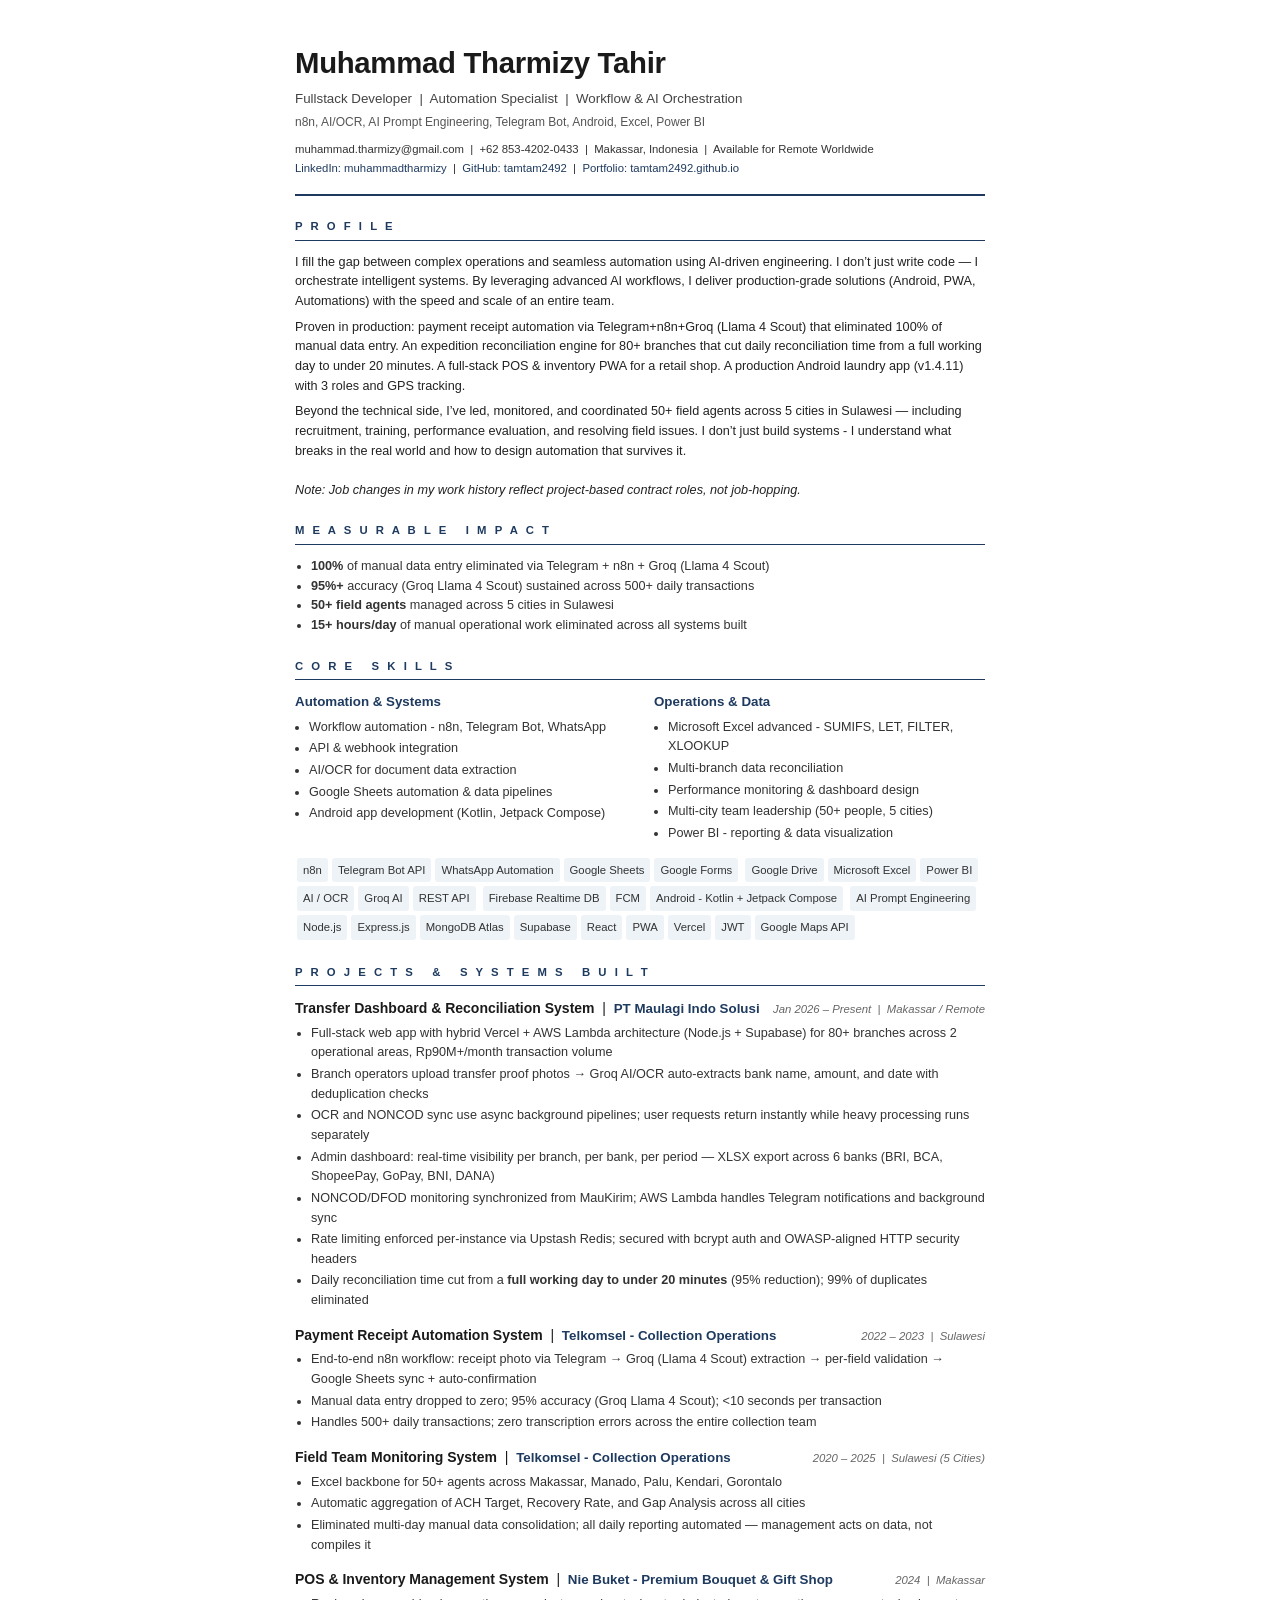
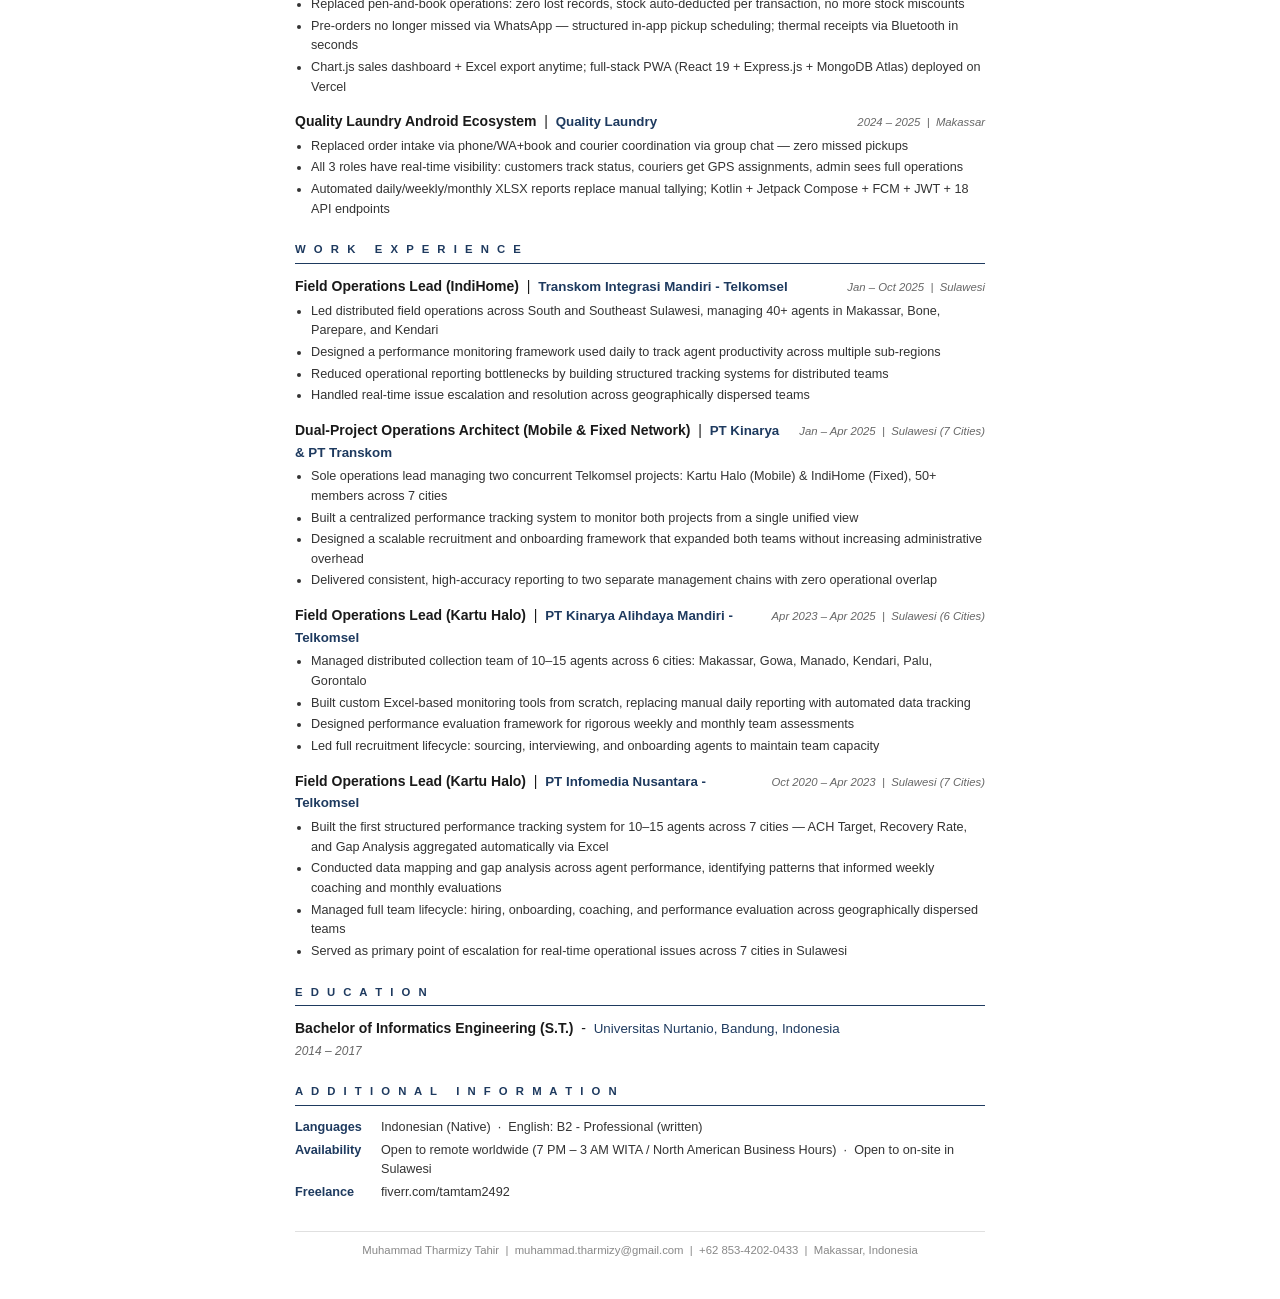
==== cv-en.html @ 1081dd97 "fix: remove unverified 42%/8h metrics from field monitoring, update stats label" ====
<!DOCTYPE html>
<html lang="en">
<head>
<meta charset="UTF-8"/>
<meta name="viewport" content="width=device-width,initial-scale=1.0"/>
<title>CV - Muhammad Tharmizy Tahir</title>
<style>
* { box-sizing: border-box; margin: 0; padding: 0; }
body {
  font-family: Calibri, 'Segoe UI', Arial, sans-serif;
  font-size: 10.5pt;
  color: #1a1a1a;
  background: #fff;
  line-height: 1.55;
}
.page {
  max-width: 794px;
  margin: 0 auto;
  padding: 40px 52px;
}
/* ── Header ── */
.header {
  border-bottom: 2px solid #1e3a5f;
  padding: 0 0 16px;
  margin-bottom: 20px;
  display: flex;
  align-items: center;
  gap: 20px;
}
.header-text { flex: 1; }
.header h1 { font-size: 22pt; font-weight: 700; letter-spacing: -0.3px; color: #1a1a1a; }
.header .subtitle { font-size: 10pt; color: #444; margin-top: 4px; }
.header .tagline { font-size: 9pt; color: #555; margin-top: 3px; }
.header .contact-line { font-size: 8.5pt; color: #333; margin-top: 8px; line-height: 1.7; }
.header .contact-line a { color: #1e3a5f; text-decoration: none; }
.foto {
  width: 90px; height: 110px;
  object-fit: cover; object-position: top;
  border-radius: 5px;
  border: 1px solid #ccc;
  flex-shrink: 0;
}
/* ── Section heading ── */
h2.section {
  font-size: 8.5pt;
  font-weight: 700;
  letter-spacing: 2.5px;
  text-transform: uppercase;
  color: #1e3a5f;
  border-bottom: 1.5px solid #1e3a5f;
  padding-bottom: 4px;
  margin-bottom: 12px;
  margin-top: 22px;
}
/* ── Stats (plain list, ATS-safe) ── */
/* ── Skills ── */
.skills-grid {
  display: grid;
  grid-template-columns: 1fr 1fr;
  gap: 0 28px;
}
.skills-col h4 { font-weight: 700; font-size: 10pt; margin-bottom: 5px; color: #1e3a5f; }
.skills-col ul { padding-left: 14px; }
.skills-col li { font-size: 9.5pt; color: #333; margin-bottom: 2px; }
/* ── Tools ── */
.tools-line { font-size: 8.5pt; color: #333; margin-top: 10px; line-height: 2; }
.tools-line span {
  display: inline-block;
  background: #eef3f8;
  border-radius: 3px;
  padding: 1px 6px;
  margin: 2px 2px;
}
/* ── Project / Job ── */
.job { margin-bottom: 14px; page-break-inside: avoid; }
.job-header {
  display: flex;
  justify-content: space-between;
  align-items: baseline;
  gap: 8px;
  margin-bottom: 2px;
}
.job-title { font-size: 10.5pt; font-weight: 700; color: #1a1a1a; }
.job-company { font-size: 10pt; font-weight: 700; color: #1e3a5f; }
.job-meta { font-size: 8.5pt; color: #666; font-style: italic; white-space: nowrap; }
.job ul { padding-left: 16px; margin-top: 4px; }
.job li { font-size: 9.5pt; color: #333; margin-bottom: 2px; }
/* ── Education ── */
.edu { margin-top: 8px; }
.edu .degree { font-weight: 700; font-size: 10.5pt; }
.edu .uni { color: #1e3a5f; font-size: 10pt; }
.edu .year { font-size: 9pt; color: #666; font-style: italic; }
/* ── Info row ── */
.info-row { display: flex; gap: 6px; margin-bottom: 3px; font-size: 9.5pt; }
.info-key { font-weight: 700; min-width: 80px; color: #1e3a5f; }
.info-val { color: #333; }
/* ── Footer ── */
.footer {
  text-align: center;
  font-size: 8.5pt;
  color: #888;
  margin-top: 28px;
  border-top: 1px solid #e0e0e0;
  padding-top: 10px;
}
@media print {
  body { background: #fff; }
  .page { padding: 28px 36px; max-width: 100%; }
  @page { margin: 1.2cm; size: A4; }
}
</style>
</head>
<body>
<div class="page">

<!-- HEADER -->
<div class="header">
  <div class="header-text">
    <h1>Muhammad Tharmizy Tahir</h1>
    <div class="subtitle">Fullstack Developer &nbsp;|&nbsp; Automation Specialist &nbsp;|&nbsp; Workflow &amp; AI Orchestration</div>
    <div class="tagline">n8n, AI/OCR, AI Prompt Engineering, Telegram Bot, Android, Excel, Power BI</div>
    <div class="contact-line">
      muhammad.tharmizy@gmail.com &nbsp;|&nbsp; +62 853-4202-0433 &nbsp;|&nbsp; Makassar, Indonesia &nbsp;|&nbsp; Available for Remote Worldwide<br/>
      <a href="https://linkedin.com/in/muhammadtharmizy">LinkedIn: muhammadtharmizy</a> &nbsp;|&nbsp;
      <a href="https://github.com/tamtam2492">GitHub: tamtam2492</a> &nbsp;|&nbsp;
      <a href="https://tamtam2492.github.io">Portfolio: tamtam2492.github.io</a>
    </div>
  </div>
</div>

<!-- PROFILE -->
<h2 class="section">P R O F I L E</h2>
<p style="font-size:9.5pt;color:#222;margin-bottom:6px;">
I fill the gap between complex operations and seamless automation using AI-driven engineering.
I don&rsquo;t just write code &mdash; I orchestrate intelligent systems. By leveraging advanced AI workflows, I deliver
production-grade solutions (Android, PWA, Automations) with the speed and scale of an entire team.
</p>
<p style="font-size:9.5pt;color:#222;margin-bottom:6px;">
Proven in production: payment receipt automation via Telegram+n8n+Groq (Llama 4 Scout) that eliminated 100% of manual data entry.
An expedition reconciliation engine for 80+ branches that cut daily reconciliation time from a full working day to under 20 minutes.
A full-stack POS &amp; inventory PWA for a retail shop. A production Android laundry app (v1.4.11) with 3 roles and GPS tracking.
</p>
<p style="font-size:9.5pt;color:#222;">
Beyond the technical side, I&rsquo;ve led, monitored, and coordinated 50+ field agents across 5 cities in Sulawesi &mdash; including recruitment, training, performance evaluation, and resolving field issues.
I don&rsquo;t just build systems - I understand what breaks in the real world and how to design automation that survives it.
<br/><br/>
<em>Note: Job changes in my work history reflect project-based contract roles, not job-hopping.</em>
</p>

<!-- STATS -->
<h2 class="section">M E A S U R A B L E &nbsp; I M P A C T</h2>
<ul style="padding-left:16px;font-size:9.5pt;color:#333;margin-bottom:4px;">
  <li><strong>100%</strong> of manual data entry eliminated via Telegram + n8n + Groq (Llama 4 Scout)</li>
  <li><strong>95%+</strong> accuracy (Groq Llama 4 Scout) sustained across 500+ daily transactions</li>
    <li><strong>50+ field agents</strong> managed across 5 cities in Sulawesi</li>
  <li><strong>15+ hours/day</strong> of manual operational work eliminated across all systems built
</ul>

<!-- CORE SKILLS -->
<h2 class="section">C O R E &nbsp; S K I L L S</h2>
<div class="skills-grid">
  <div class="skills-col">
    <h4>Automation &amp; Systems</h4>
    <ul>
      <li>Workflow automation - n8n, Telegram Bot, WhatsApp</li>
      <li>API &amp; webhook integration</li>
      <li>AI/OCR for document data extraction</li>
      <li>Google Sheets automation &amp; data pipelines</li>
      <li>Android app development (Kotlin, Jetpack Compose)</li>
    </ul>
  </div>
  <div class="skills-col">
    <h4>Operations &amp; Data</h4>
    <ul>
      <li>Microsoft Excel advanced - SUMIFS, LET, FILTER, XLOOKUP</li>
      <li>Multi-branch data reconciliation</li>
      <li>Performance monitoring &amp; dashboard design</li>
      <li>Multi-city team leadership (50+ people, 5 cities)</li>
      <li>Power BI - reporting &amp; data visualization</li>
    </ul>
  </div>
</div>
<div class="tools-line">
  <span>n8n</span><span>Telegram Bot API</span><span>WhatsApp Automation</span><span>Google Sheets</span><span>Google Forms</span>
  <span>Google Drive</span><span>Microsoft Excel</span><span>Power BI</span><span>AI / OCR</span><span>Groq AI</span><span>REST API</span>
  <span>Firebase Realtime DB</span><span>FCM</span><span>Android - Kotlin + Jetpack Compose</span>
  <span>AI Prompt Engineering</span><span>Node.js</span><span>Express.js</span><span>MongoDB Atlas</span><span>Supabase</span><span>React</span><span>PWA</span><span>Vercel</span><span>JWT</span><span>Google Maps API</span>
</div>

<!-- PROJECTS & SYSTEMS BUILT -->
<h2 class="section">P R O J E C T S &nbsp; &amp; &nbsp; S Y S T E M S &nbsp; B U I L T</h2>

<div class="job">
  <div class="job-header">
    <span><span class="job-title">Transfer Dashboard &amp; Reconciliation System</span> &nbsp;|&nbsp; <span class="job-company">PT Maulagi Indo Solusi</span></span>
    <span class="job-meta">Jan 2026 – Present &nbsp;|&nbsp; Makassar / Remote</span>
  </div>
  <ul>
    <li>Full-stack web app with hybrid Vercel + AWS Lambda architecture (Node.js + Supabase) for 80+ branches across 2 operational areas, Rp90M+/month transaction volume</li>
    <li>Branch operators upload transfer proof photos → Groq AI/OCR auto-extracts bank name, amount, and date with deduplication checks</li>
    <li>OCR and NONCOD sync use async background pipelines; user requests return instantly while heavy processing runs separately</li>
    <li>Admin dashboard: real-time visibility per branch, per bank, per period — XLSX export across 6 banks (BRI, BCA, ShopeePay, GoPay, BNI, DANA)</li>
    <li>NONCOD/DFOD monitoring synchronized from MauKirim; AWS Lambda handles Telegram notifications and background sync</li>
    <li>Rate limiting enforced per-instance via Upstash Redis; secured with bcrypt auth and OWASP-aligned HTTP security headers</li>
    <li>Daily reconciliation time cut from a <strong>full working day to under 20 minutes</strong> (95% reduction); 99% of duplicates eliminated</li>
  </ul>
</div>

<div class="job">
  <div class="job-header">
    <span><span class="job-title">Payment Receipt Automation System</span> &nbsp;|&nbsp; <span class="job-company">Telkomsel - Collection Operations</span></span>
    <span class="job-meta">2022 – 2023 &nbsp;|&nbsp; Sulawesi</span>
  </div>
  <ul>
    <li>End-to-end n8n workflow: receipt photo via Telegram &#x2192; Groq (Llama 4 Scout) extraction &#x2192; per-field validation &#x2192; Google Sheets sync + auto-confirmation</li>
    <li>Manual data entry dropped to zero; 95% accuracy (Groq Llama 4 Scout); &lt;10 seconds per transaction</li>
    <li>Handles 500+ daily transactions; zero transcription errors across the entire collection team</li>
  </ul>
</div>

<div class="job">
  <div class="job-header">
    <span><span class="job-title">Field Team Monitoring System</span> &nbsp;|&nbsp; <span class="job-company">Telkomsel - Collection Operations</span></span>
    <span class="job-meta">2020 – 2025 &nbsp;|&nbsp; Sulawesi (5 Cities)</span>
  </div>
  <ul>
    <li>Excel backbone for 50+ agents across Makassar, Manado, Palu, Kendari, Gorontalo</li>
    <li>Automatic aggregation of ACH Target, Recovery Rate, and Gap Analysis across all cities</li>
    <li>Eliminated multi-day manual data consolidation; all daily reporting automated — management acts on data, not compiles it</li>
  </ul>
</div>

<div class="job">
  <div class="job-header">
    <span><span class="job-title">POS &amp; Inventory Management System</span> &nbsp;|&nbsp; <span class="job-company">Nie Buket - Premium Bouquet &amp; Gift Shop</span></span>
    <span class="job-meta">2024 &nbsp;|&nbsp; Makassar</span>
  </div>
  <ul>
    <li>Replaced pen-and-book operations: zero lost records, stock auto-deducted per transaction, no more stock miscounts</li>
    <li>Pre-orders no longer missed via WhatsApp — structured in-app pickup scheduling; thermal receipts via Bluetooth in seconds</li>
    <li>Chart.js sales dashboard + Excel export anytime; full-stack PWA (React 19 + Express.js + MongoDB Atlas) deployed on Vercel</li>
  </ul>
</div>

<div class="job">
  <div class="job-header">
    <span><span class="job-title">Quality Laundry Android Ecosystem</span> &nbsp;|&nbsp; <span class="job-company">Quality Laundry</span></span>
    <span class="job-meta">2024 – 2025 &nbsp;|&nbsp; Makassar</span>
  </div>
  <ul>
    <li>Replaced order intake via phone/WA+book and courier coordination via group chat — zero missed pickups</li>
    <li>All 3 roles have real-time visibility: customers track status, couriers get GPS assignments, admin sees full operations</li>
    <li>Automated daily/weekly/monthly XLSX reports replace manual tallying; Kotlin + Jetpack Compose + FCM + JWT + 18 API endpoints</li>
  </ul>
</div>

<!-- WORK EXPERIENCE -->
<h2 class="section">W O R K &nbsp; E X P E R I E N C E</h2>

<div class="job">
  <div class="job-header">
    <span><span class="job-title">Field Operations Lead (IndiHome)</span> &nbsp;|&nbsp; <span class="job-company">Transkom Integrasi Mandiri - Telkomsel</span></span>
    <span class="job-meta">Jan – Oct 2025 &nbsp;|&nbsp; Sulawesi</span>
  </div>
  <ul>
    <li>Led distributed field operations across South and Southeast Sulawesi, managing 40+ agents in Makassar, Bone, Parepare, and Kendari</li>
    <li>Designed a performance monitoring framework used daily to track agent productivity across multiple sub-regions</li>
    <li>Reduced operational reporting bottlenecks by building structured tracking systems for distributed teams</li>
    <li>Handled real-time issue escalation and resolution across geographically dispersed teams</li>
  </ul>
</div>

<div class="job">
  <div class="job-header">
    <span><span class="job-title">Dual-Project Operations Architect (Mobile &amp; Fixed Network)</span> &nbsp;|&nbsp; <span class="job-company">PT Kinarya &amp; PT Transkom</span></span>
    <span class="job-meta">Jan – Apr 2025 &nbsp;|&nbsp; Sulawesi (7 Cities)</span>
  </div>
  <ul>
    <li>Sole operations lead managing two concurrent Telkomsel projects: Kartu Halo (Mobile) &amp; IndiHome (Fixed), 50+ members across 7 cities</li>
    <li>Built a centralized performance tracking system to monitor both projects from a single unified view</li>
    <li>Designed a scalable recruitment and onboarding framework that expanded both teams without increasing administrative overhead</li>
    <li>Delivered consistent, high-accuracy reporting to two separate management chains with zero operational overlap</li>
  </ul>
</div>

<div class="job">
  <div class="job-header">
    <span><span class="job-title">Field Operations Lead (Kartu Halo)</span> &nbsp;|&nbsp; <span class="job-company">PT Kinarya Alihdaya Mandiri - Telkomsel</span></span>
    <span class="job-meta">Apr 2023 – Apr 2025 &nbsp;|&nbsp; Sulawesi (6 Cities)</span>
  </div>
  <ul>
    <li>Managed distributed collection team of 10–15 agents across 6 cities: Makassar, Gowa, Manado, Kendari, Palu, Gorontalo</li>
    <li>Built custom Excel-based monitoring tools from scratch, replacing manual daily reporting with automated data tracking</li>
    <li>Designed performance evaluation framework for rigorous weekly and monthly team assessments</li>
    <li>Led full recruitment lifecycle: sourcing, interviewing, and onboarding agents to maintain team capacity</li>
  </ul>
</div>

<div class="job">
  <div class="job-header">
    <span><span class="job-title">Field Operations Lead (Kartu Halo)</span> &nbsp;|&nbsp; <span class="job-company">PT Infomedia Nusantara - Telkomsel</span></span>
    <span class="job-meta">Oct 2020 – Apr 2023 &nbsp;|&nbsp; Sulawesi (7 Cities)</span>
  </div>
  <ul>
    <li>Built the first structured performance tracking system for 10–15 agents across 7 cities — ACH Target, Recovery Rate, and Gap Analysis aggregated automatically via Excel</li>
    <li>Conducted data mapping and gap analysis across agent performance, identifying patterns that informed weekly coaching and monthly evaluations</li>
    <li>Managed full team lifecycle: hiring, onboarding, coaching, and performance evaluation across geographically dispersed teams</li>
    <li>Served as primary point of escalation for real-time operational issues across 7 cities in Sulawesi</li>
  </ul>
</div>

<!-- EDUCATION -->
<h2 class="section">E D U C A T I O N</h2>
<div class="edu">
  <span class="degree">Bachelor of Informatics Engineering (S.T.)</span> &nbsp;-&nbsp;
  <span class="uni">Universitas Nurtanio, Bandung, Indonesia</span><br/>
  <span class="year">2014 – 2017</span>
</div>

<!-- ADDITIONAL -->
<h2 class="section">A D D I T I O N A L &nbsp; I N F O R M A T I O N</h2>
<div class="info-row"><span class="info-key">Languages</span><span class="info-val">Indonesian (Native) &nbsp;&middot;&nbsp; English: B2 - Professional (written)</span></div>
<div class="info-row"><span class="info-key">Availability</span><span class="info-val">Open to remote worldwide (7 PM – 3 AM WITA / North American Business Hours) &nbsp;&middot;&nbsp; Open to on-site in Sulawesi</span></div>
<div class="info-row"><span class="info-key">Freelance</span><span class="info-val">fiverr.com/tamtam2492</span></div>

<div class="footer">
  Muhammad Tharmizy Tahir &nbsp;|&nbsp; muhammad.tharmizy@gmail.com &nbsp;|&nbsp; +62 853-4202-0433 &nbsp;|&nbsp; Makassar, Indonesia
</div>

</div>
</body>
</html>
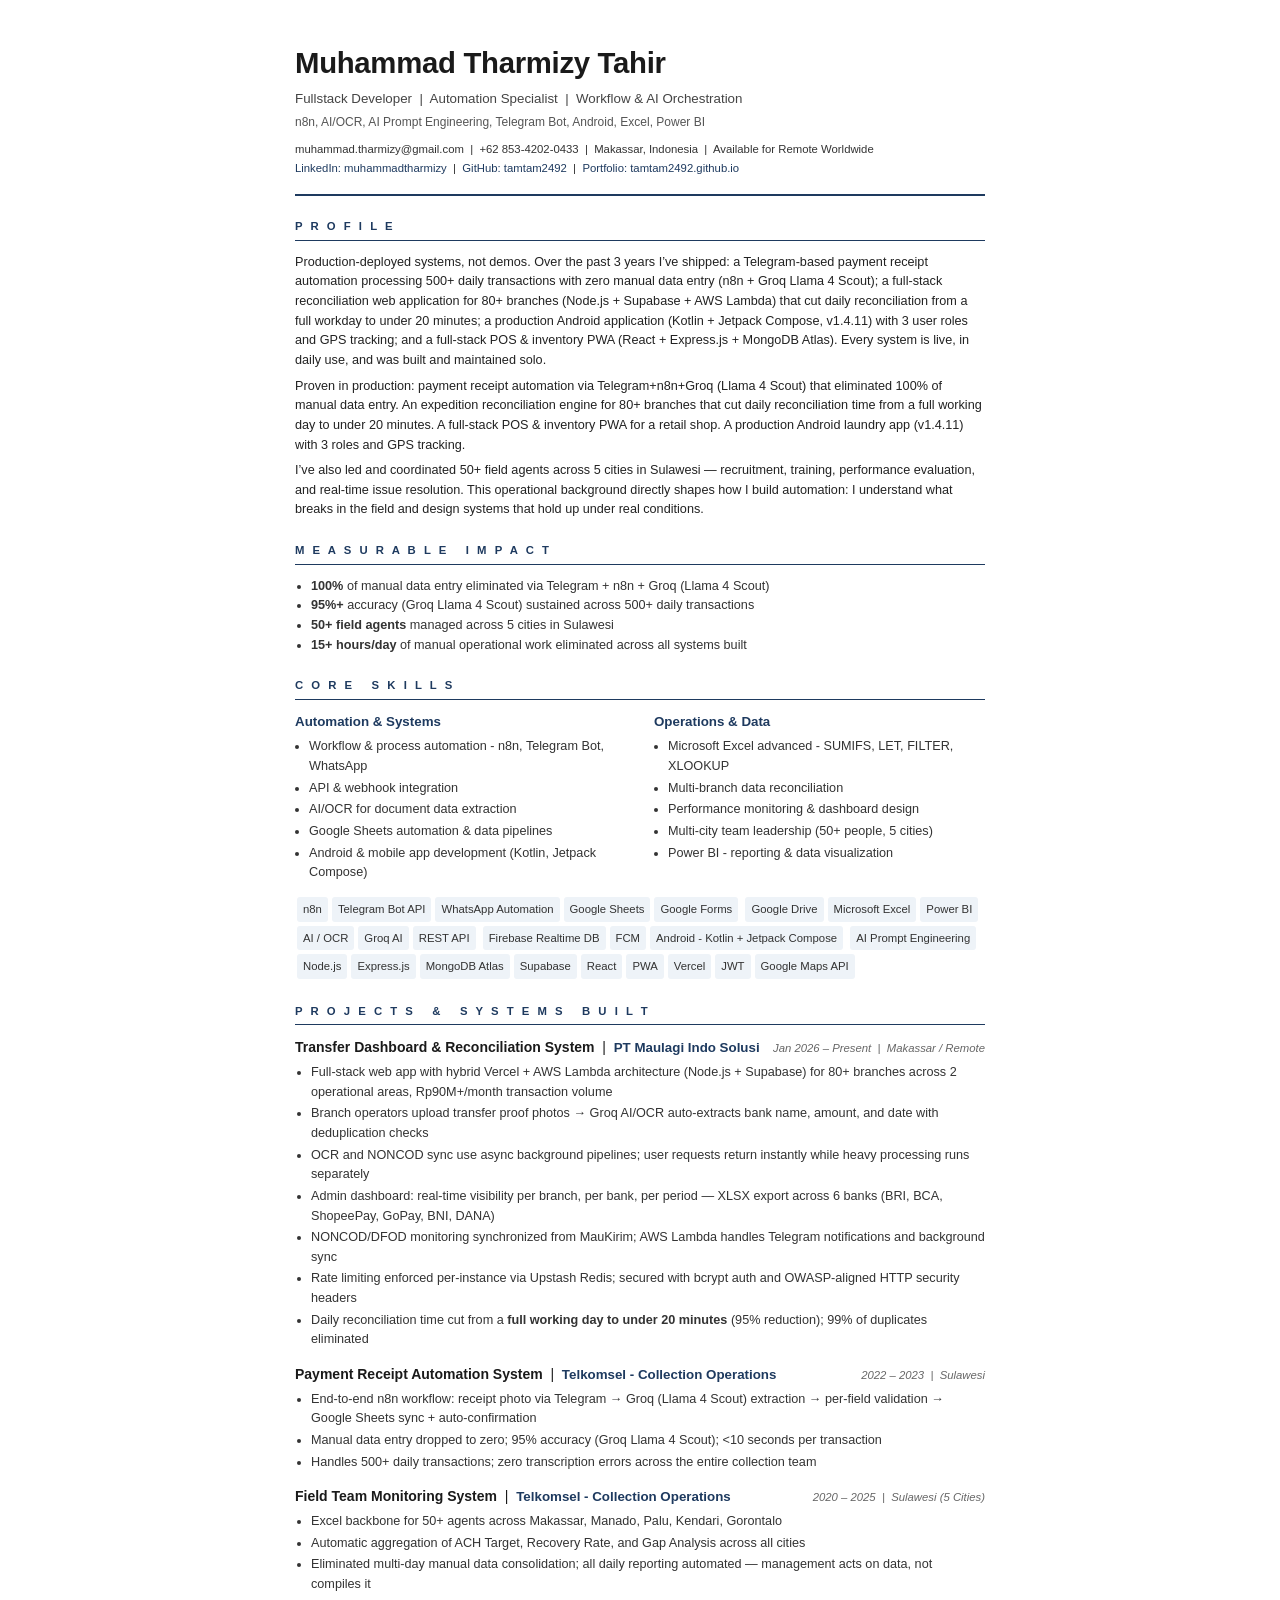
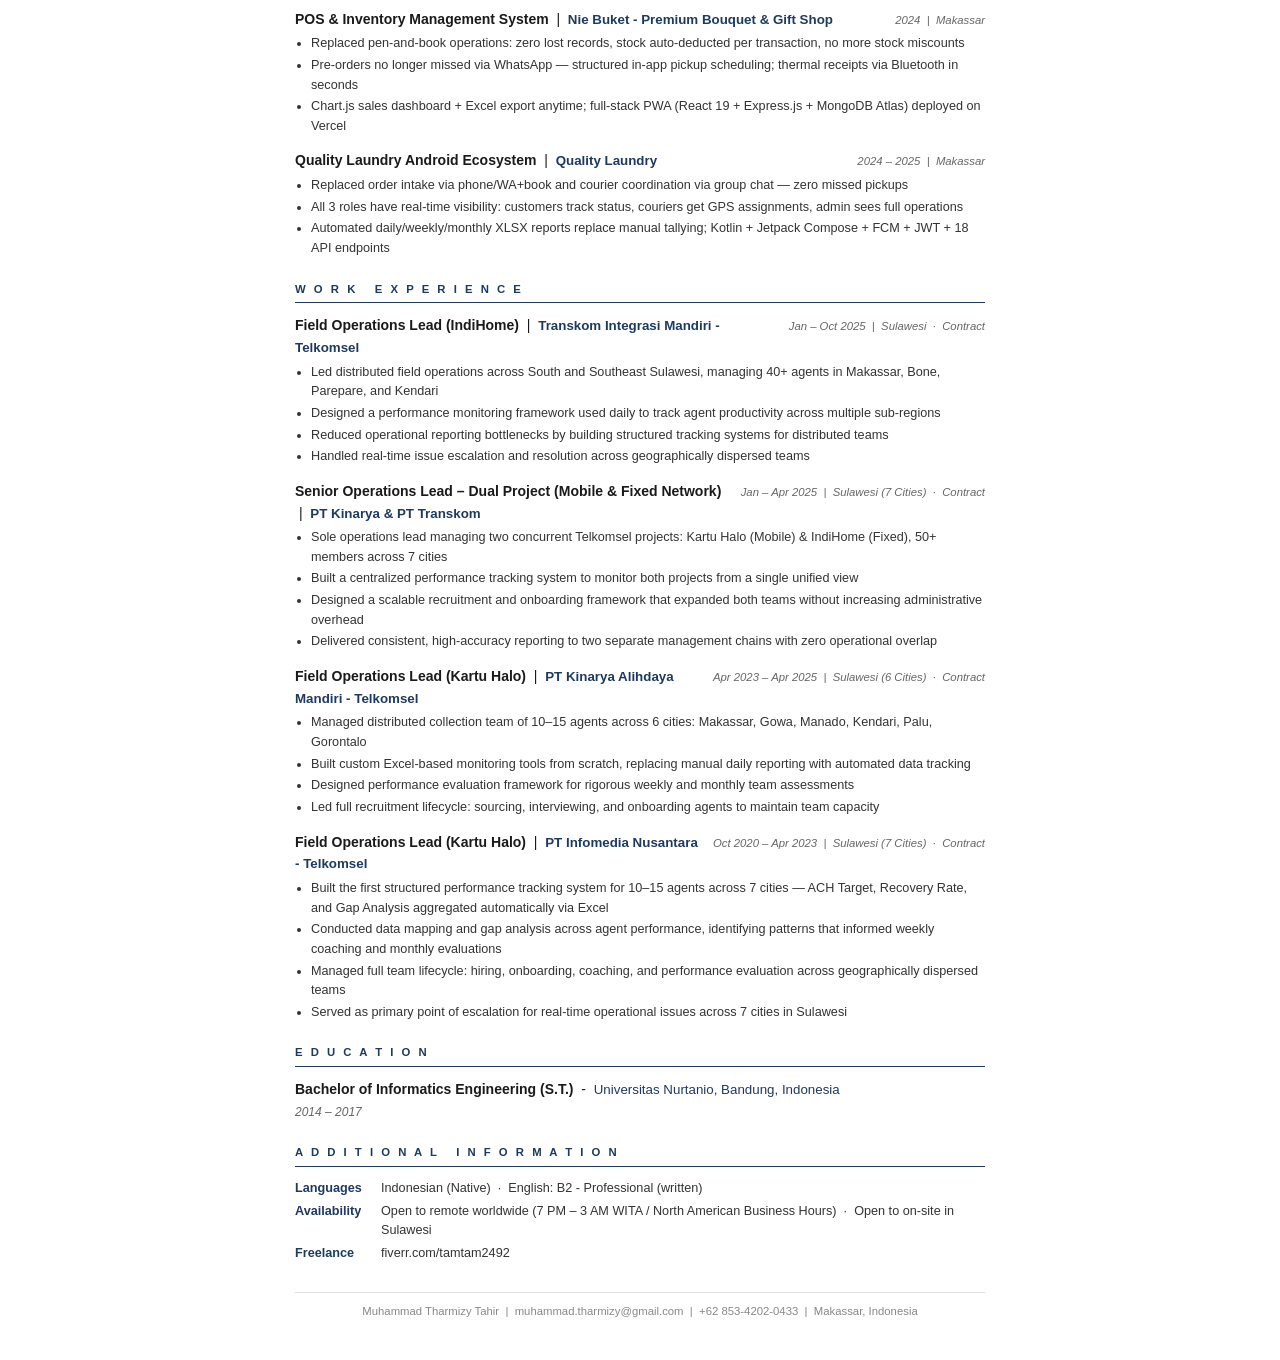
==== commit 362db455: "fix(cv-en): rewrite profile, remove defensive note, fix title, add Contract markers, ATS keywords" ====
--- a/cv-en.html
+++ b/cv-en.html
@@ -131,9 +131,7 @@
 <!-- PROFILE -->
 <h2 class="section">P R O F I L E</h2>
 <p style="font-size:9.5pt;color:#222;margin-bottom:6px;">
-I fill the gap between complex operations and seamless automation using AI-driven engineering.
-I don&rsquo;t just write code &mdash; I orchestrate intelligent systems. By leveraging advanced AI workflows, I deliver
-production-grade solutions (Android, PWA, Automations) with the speed and scale of an entire team.
+Production-deployed systems, not demos. Over the past 3 years I&rsquo;ve shipped: a Telegram-based payment receipt automation processing 500+ daily transactions with zero manual data entry (n8n + Groq Llama 4 Scout); a full-stack reconciliation web application for 80+ branches (Node.js + Supabase + AWS Lambda) that cut daily reconciliation from a full workday to under 20 minutes; a production Android application (Kotlin + Jetpack Compose, v1.4.11) with 3 user roles and GPS tracking; and a full-stack POS &amp; inventory PWA (React + Express.js + MongoDB Atlas). Every system is live, in daily use, and was built and maintained solo.
 </p>
 <p style="font-size:9.5pt;color:#222;margin-bottom:6px;">
 Proven in production: payment receipt automation via Telegram+n8n+Groq (Llama 4 Scout) that eliminated 100% of manual data entry.
@@ -141,10 +139,7 @@
 A full-stack POS &amp; inventory PWA for a retail shop. A production Android laundry app (v1.4.11) with 3 roles and GPS tracking.
 </p>
 <p style="font-size:9.5pt;color:#222;">
-Beyond the technical side, I&rsquo;ve led, monitored, and coordinated 50+ field agents across 5 cities in Sulawesi &mdash; including recruitment, training, performance evaluation, and resolving field issues.
-I don&rsquo;t just build systems - I understand what breaks in the real world and how to design automation that survives it.
-<br/><br/>
-<em>Note: Job changes in my work history reflect project-based contract roles, not job-hopping.</em>
+I&rsquo;ve also led and coordinated 50+ field agents across 5 cities in Sulawesi &mdash; recruitment, training, performance evaluation, and real-time issue resolution. This operational background directly shapes how I build automation: I understand what breaks in the field and design systems that hold up under real conditions.
 </p>
 
 <!-- STATS -->
@@ -162,11 +157,11 @@
   <div class="skills-col">
     <h4>Automation &amp; Systems</h4>
     <ul>
-      <li>Workflow automation - n8n, Telegram Bot, WhatsApp</li>
+      <li>Workflow &amp; process automation - n8n, Telegram Bot, WhatsApp</li>
       <li>API &amp; webhook integration</li>
       <li>AI/OCR for document data extraction</li>
       <li>Google Sheets automation &amp; data pipelines</li>
-      <li>Android app development (Kotlin, Jetpack Compose)</li>
+      <li>Android &amp; mobile app development (Kotlin, Jetpack Compose)</li>
     </ul>
   </div>
   <div class="skills-col">
@@ -260,7 +255,7 @@
 <div class="job">
   <div class="job-header">
     <span><span class="job-title">Field Operations Lead (IndiHome)</span> &nbsp;|&nbsp; <span class="job-company">Transkom Integrasi Mandiri - Telkomsel</span></span>
-    <span class="job-meta">Jan – Oct 2025 &nbsp;|&nbsp; Sulawesi</span>
+    <span class="job-meta">Jan – Oct 2025 &nbsp;|&nbsp; Sulawesi &nbsp;&middot;&nbsp; Contract</span>
   </div>
   <ul>
     <li>Led distributed field operations across South and Southeast Sulawesi, managing 40+ agents in Makassar, Bone, Parepare, and Kendari</li>
@@ -272,8 +267,8 @@
 
 <div class="job">
   <div class="job-header">
-    <span><span class="job-title">Dual-Project Operations Architect (Mobile &amp; Fixed Network)</span> &nbsp;|&nbsp; <span class="job-company">PT Kinarya &amp; PT Transkom</span></span>
-    <span class="job-meta">Jan – Apr 2025 &nbsp;|&nbsp; Sulawesi (7 Cities)</span>
+    <span><span class="job-title">Senior Operations Lead &ndash; Dual Project (Mobile &amp; Fixed Network)</span> &nbsp;|&nbsp; <span class="job-company">PT Kinarya &amp; PT Transkom</span></span>
+    <span class="job-meta">Jan – Apr 2025 &nbsp;|&nbsp; Sulawesi (7 Cities) &nbsp;&middot;&nbsp; Contract</span>
   </div>
   <ul>
     <li>Sole operations lead managing two concurrent Telkomsel projects: Kartu Halo (Mobile) &amp; IndiHome (Fixed), 50+ members across 7 cities</li>
@@ -286,7 +281,7 @@
 <div class="job">
   <div class="job-header">
     <span><span class="job-title">Field Operations Lead (Kartu Halo)</span> &nbsp;|&nbsp; <span class="job-company">PT Kinarya Alihdaya Mandiri - Telkomsel</span></span>
-    <span class="job-meta">Apr 2023 – Apr 2025 &nbsp;|&nbsp; Sulawesi (6 Cities)</span>
+    <span class="job-meta">Apr 2023 – Apr 2025 &nbsp;|&nbsp; Sulawesi (6 Cities) &nbsp;&middot;&nbsp; Contract</span>
   </div>
   <ul>
     <li>Managed distributed collection team of 10–15 agents across 6 cities: Makassar, Gowa, Manado, Kendari, Palu, Gorontalo</li>
@@ -299,7 +294,7 @@
 <div class="job">
   <div class="job-header">
     <span><span class="job-title">Field Operations Lead (Kartu Halo)</span> &nbsp;|&nbsp; <span class="job-company">PT Infomedia Nusantara - Telkomsel</span></span>
-    <span class="job-meta">Oct 2020 – Apr 2023 &nbsp;|&nbsp; Sulawesi (7 Cities)</span>
+    <span class="job-meta">Oct 2020 – Apr 2023 &nbsp;|&nbsp; Sulawesi (7 Cities) &nbsp;&middot;&nbsp; Contract</span>
   </div>
   <ul>
     <li>Built the first structured performance tracking system for 10–15 agents across 7 cities — ACH Target, Recovery Rate, and Gap Analysis aggregated automatically via Excel</li>
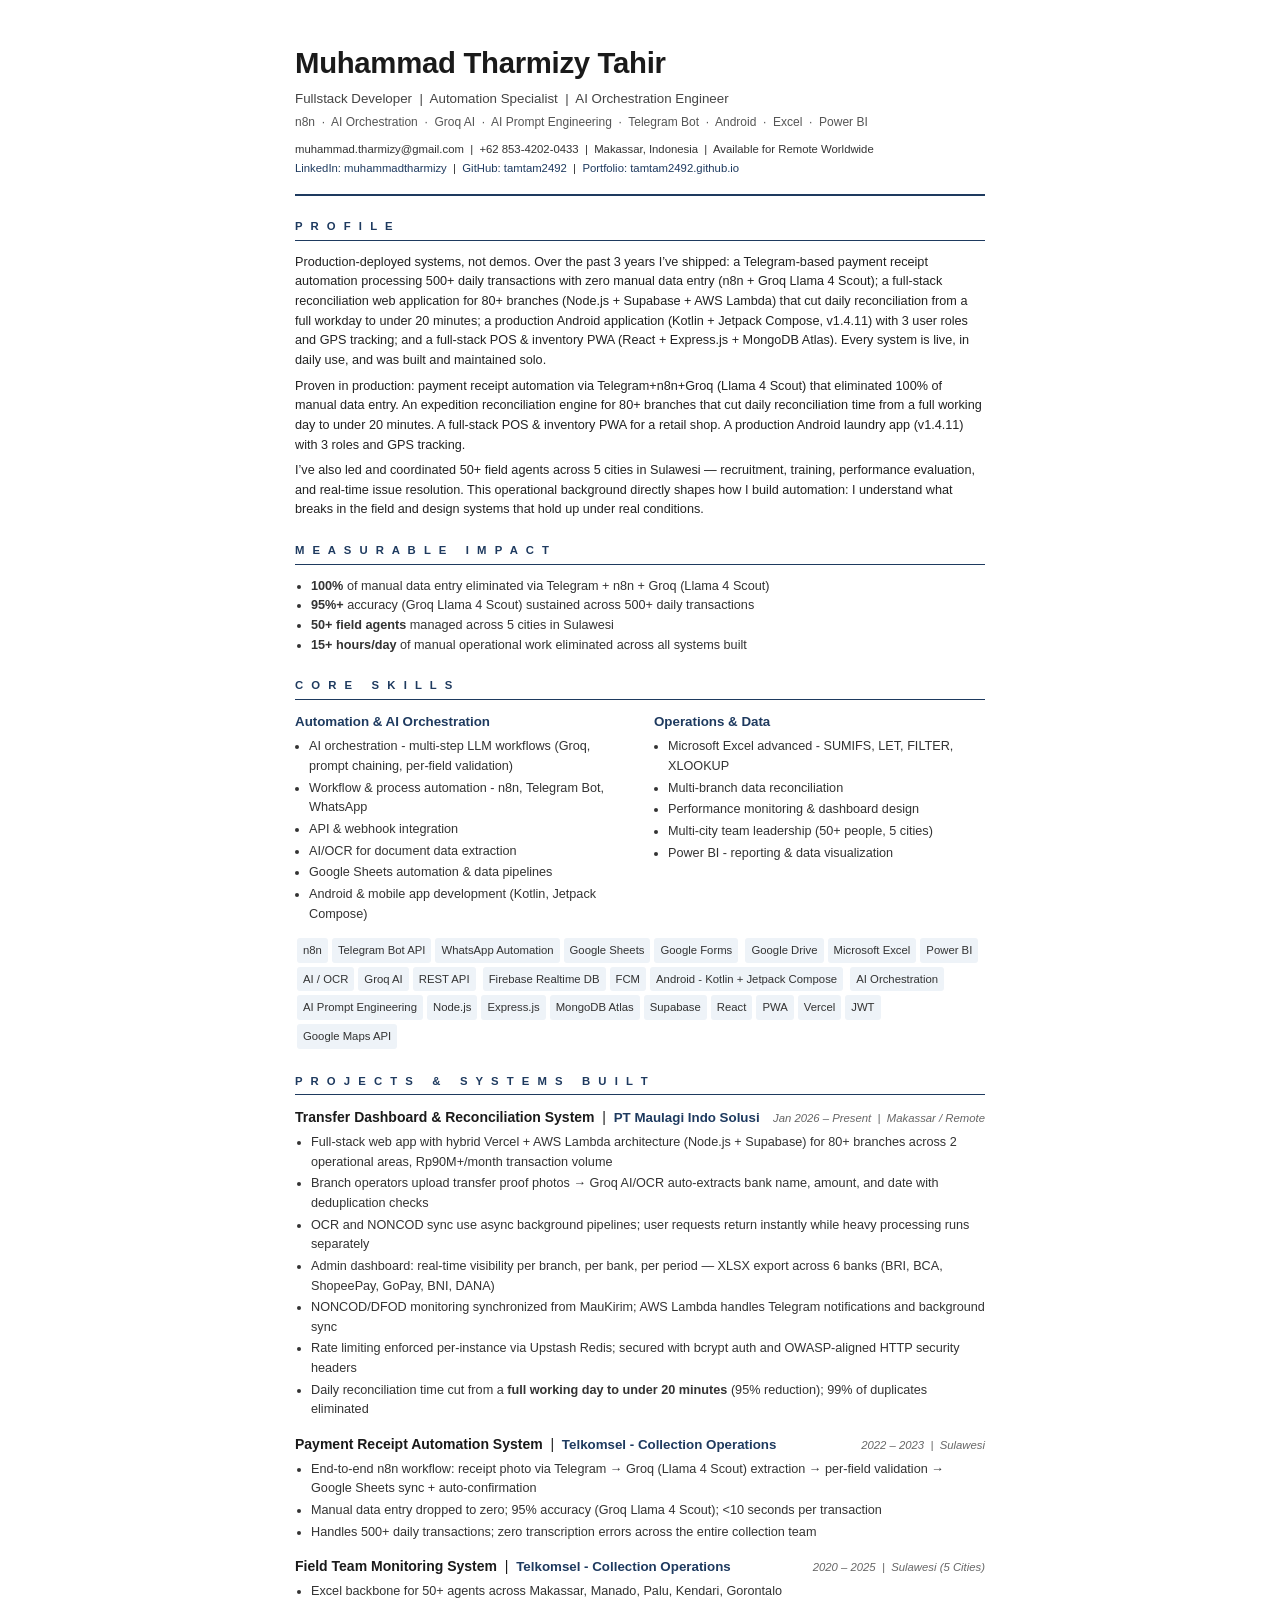
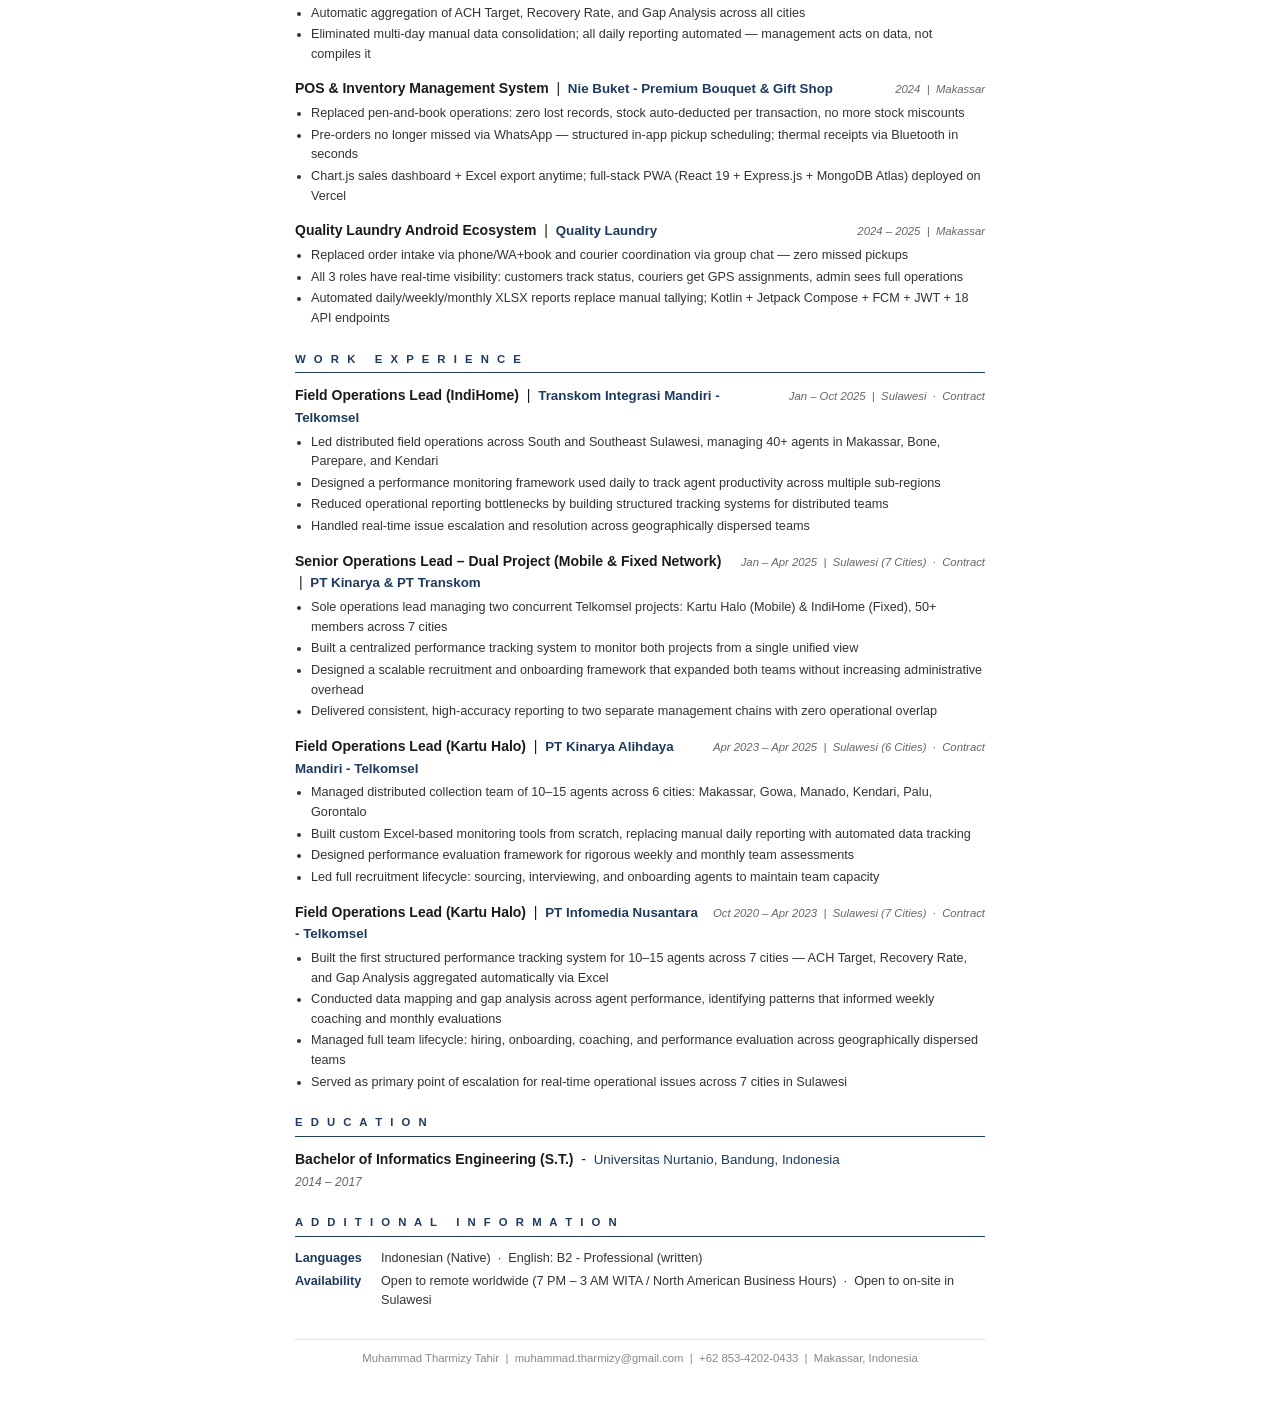
==== commit 271242fb: "fix(cv-en): remove fiverr, highlight AI Orchestration, update subtitle+tagline+skills" ====
--- a/cv-en.html
+++ b/cv-en.html
@@ -117,8 +117,8 @@
 <div class="header">
   <div class="header-text">
     <h1>Muhammad Tharmizy Tahir</h1>
-    <div class="subtitle">Fullstack Developer &nbsp;|&nbsp; Automation Specialist &nbsp;|&nbsp; Workflow &amp; AI Orchestration</div>
-    <div class="tagline">n8n, AI/OCR, AI Prompt Engineering, Telegram Bot, Android, Excel, Power BI</div>
+    <div class="subtitle">Fullstack Developer &nbsp;|&nbsp; Automation Specialist &nbsp;|&nbsp; AI Orchestration Engineer</div>
+    <div class="tagline">n8n &nbsp;&middot;&nbsp; AI Orchestration &nbsp;&middot;&nbsp; Groq AI &nbsp;&middot;&nbsp; AI Prompt Engineering &nbsp;&middot;&nbsp; Telegram Bot &nbsp;&middot;&nbsp; Android &nbsp;&middot;&nbsp; Excel &nbsp;&middot;&nbsp; Power BI</div>
     <div class="contact-line">
       muhammad.tharmizy@gmail.com &nbsp;|&nbsp; +62 853-4202-0433 &nbsp;|&nbsp; Makassar, Indonesia &nbsp;|&nbsp; Available for Remote Worldwide<br/>
       <a href="https://linkedin.com/in/muhammadtharmizy">LinkedIn: muhammadtharmizy</a> &nbsp;|&nbsp;
@@ -155,8 +155,9 @@
 <h2 class="section">C O R E &nbsp; S K I L L S</h2>
 <div class="skills-grid">
   <div class="skills-col">
-    <h4>Automation &amp; Systems</h4>
+    <h4>Automation &amp; AI Orchestration</h4>
     <ul>
+      <li>AI orchestration - multi-step LLM workflows (Groq, prompt chaining, per-field validation)</li>
       <li>Workflow &amp; process automation - n8n, Telegram Bot, WhatsApp</li>
       <li>API &amp; webhook integration</li>
       <li>AI/OCR for document data extraction</li>
@@ -179,7 +180,7 @@
   <span>n8n</span><span>Telegram Bot API</span><span>WhatsApp Automation</span><span>Google Sheets</span><span>Google Forms</span>
   <span>Google Drive</span><span>Microsoft Excel</span><span>Power BI</span><span>AI / OCR</span><span>Groq AI</span><span>REST API</span>
   <span>Firebase Realtime DB</span><span>FCM</span><span>Android - Kotlin + Jetpack Compose</span>
-  <span>AI Prompt Engineering</span><span>Node.js</span><span>Express.js</span><span>MongoDB Atlas</span><span>Supabase</span><span>React</span><span>PWA</span><span>Vercel</span><span>JWT</span><span>Google Maps API</span>
+  <span>AI Orchestration</span><span>AI Prompt Engineering</span><span>Node.js</span><span>Express.js</span><span>MongoDB Atlas</span><span>Supabase</span><span>React</span><span>PWA</span><span>Vercel</span><span>JWT</span><span>Google Maps API</span>
 </div>
 
 <!-- PROJECTS & SYSTEMS BUILT -->
@@ -316,7 +317,7 @@
 <h2 class="section">A D D I T I O N A L &nbsp; I N F O R M A T I O N</h2>
 <div class="info-row"><span class="info-key">Languages</span><span class="info-val">Indonesian (Native) &nbsp;&middot;&nbsp; English: B2 - Professional (written)</span></div>
 <div class="info-row"><span class="info-key">Availability</span><span class="info-val">Open to remote worldwide (7 PM – 3 AM WITA / North American Business Hours) &nbsp;&middot;&nbsp; Open to on-site in Sulawesi</span></div>
-<div class="info-row"><span class="info-key">Freelance</span><span class="info-val">fiverr.com/tamtam2492</span></div>
+
 
 <div class="footer">
   Muhammad Tharmizy Tahir &nbsp;|&nbsp; muhammad.tharmizy@gmail.com &nbsp;|&nbsp; +62 853-4202-0433 &nbsp;|&nbsp; Makassar, Indonesia
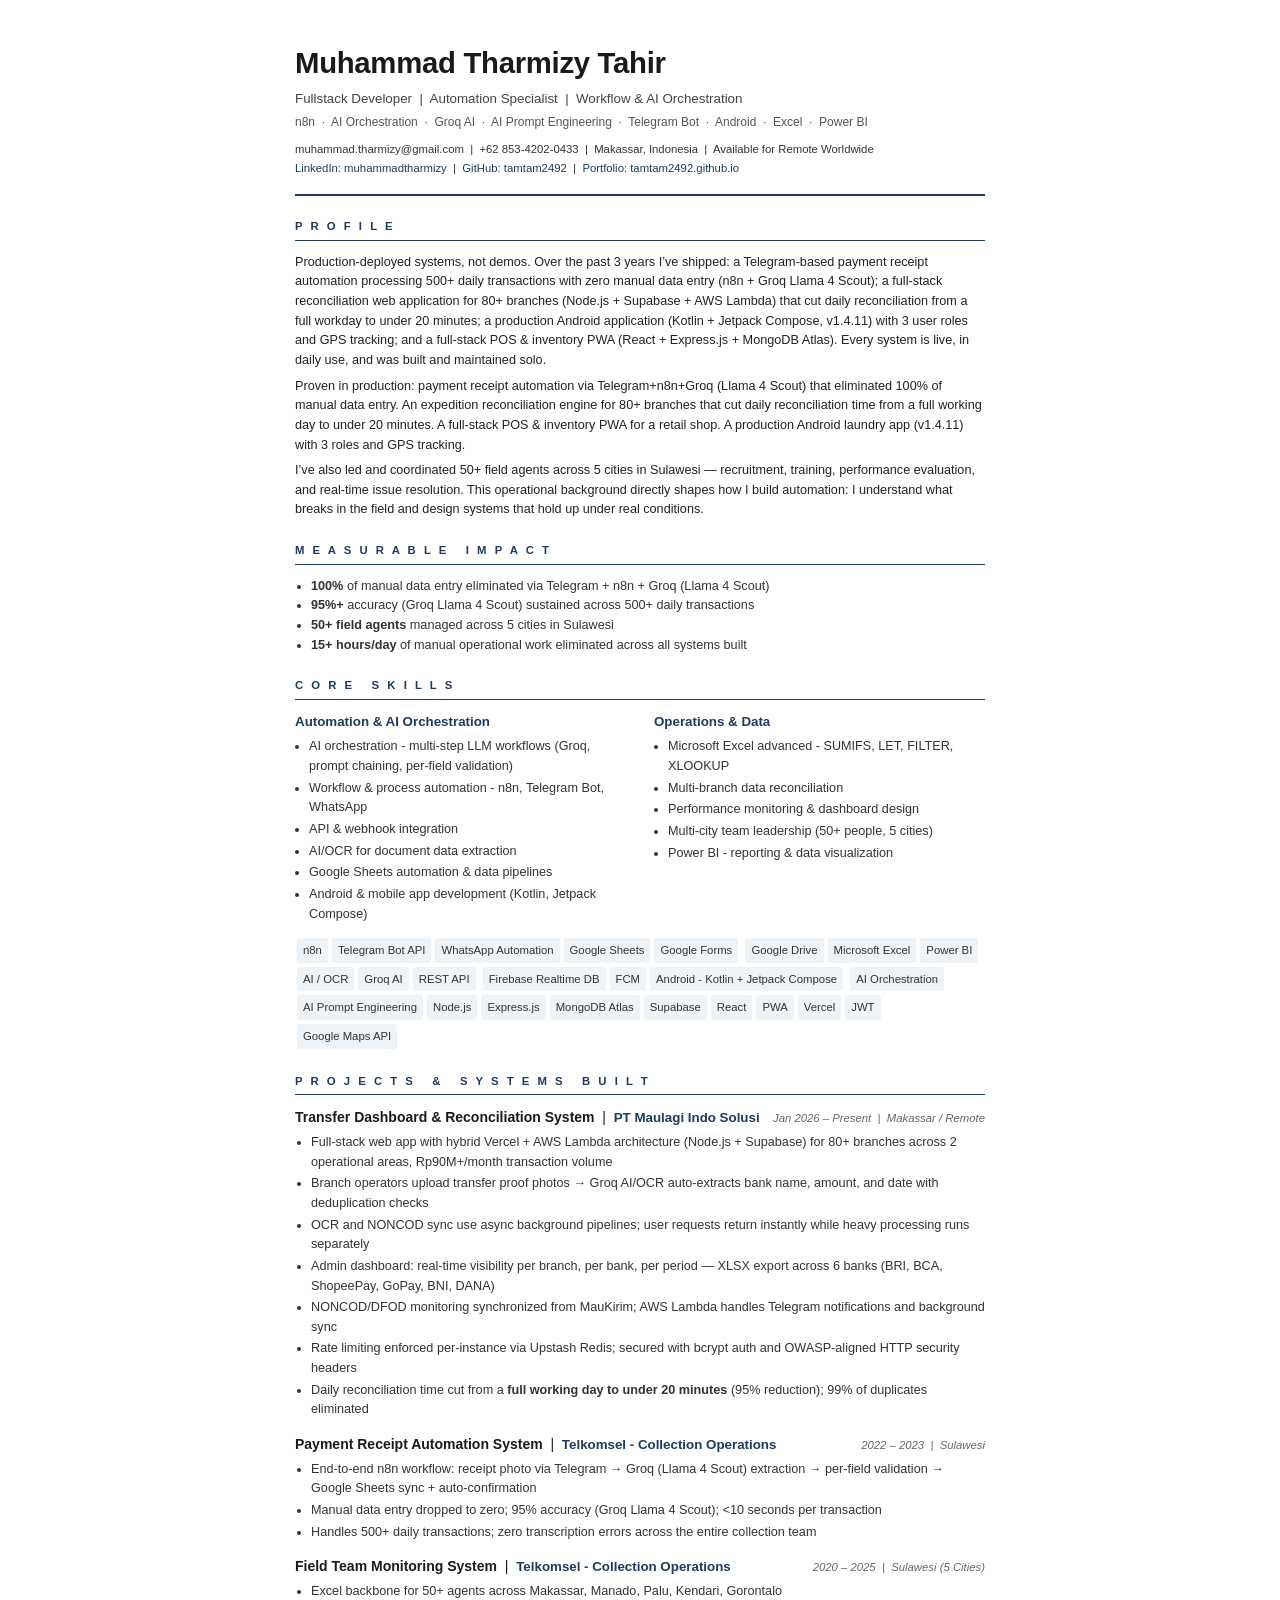
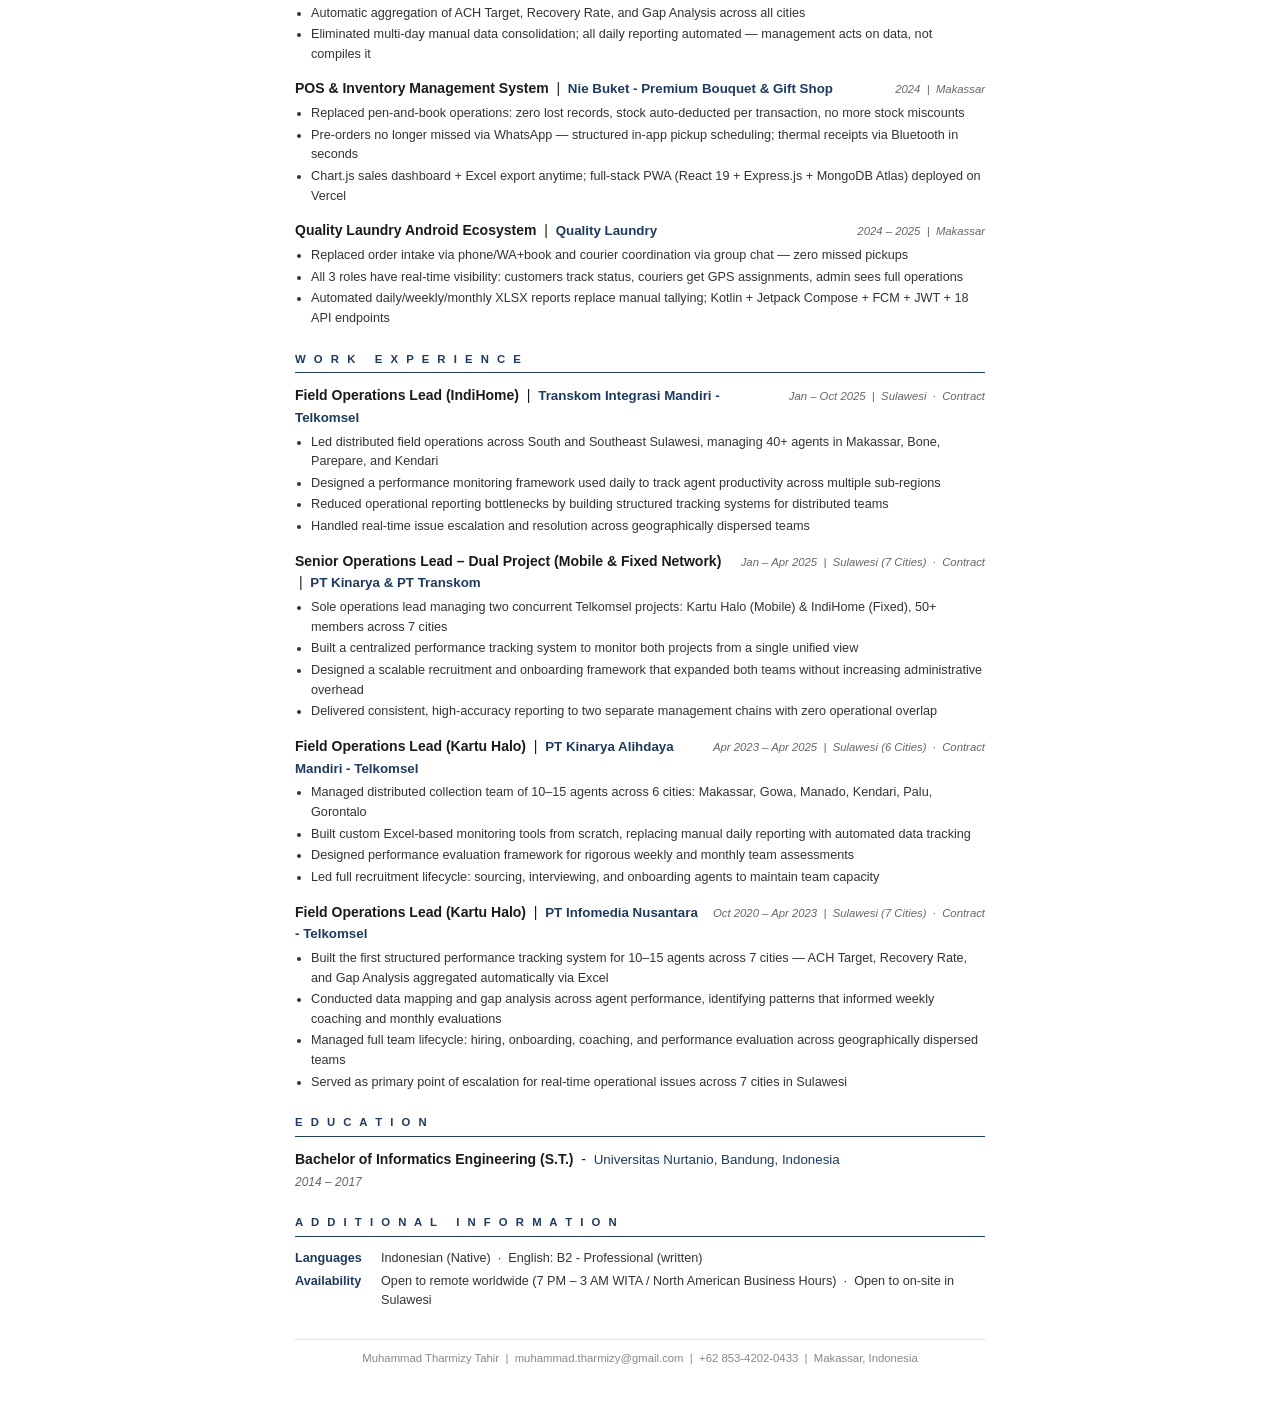
==== commit 6e0c1659: "fix(cv-en): restore subtitle to Workflow & AI Orchestration" ====
--- a/cv-en.html
+++ b/cv-en.html
@@ -117,7 +117,7 @@
 <div class="header">
   <div class="header-text">
     <h1>Muhammad Tharmizy Tahir</h1>
-    <div class="subtitle">Fullstack Developer &nbsp;|&nbsp; Automation Specialist &nbsp;|&nbsp; AI Orchestration Engineer</div>
+    <div class="subtitle">Fullstack Developer &nbsp;|&nbsp; Automation Specialist &nbsp;|&nbsp; Workflow &amp; AI Orchestration</div>
     <div class="tagline">n8n &nbsp;&middot;&nbsp; AI Orchestration &nbsp;&middot;&nbsp; Groq AI &nbsp;&middot;&nbsp; AI Prompt Engineering &nbsp;&middot;&nbsp; Telegram Bot &nbsp;&middot;&nbsp; Android &nbsp;&middot;&nbsp; Excel &nbsp;&middot;&nbsp; Power BI</div>
     <div class="contact-line">
       muhammad.tharmizy@gmail.com &nbsp;|&nbsp; +62 853-4202-0433 &nbsp;|&nbsp; Makassar, Indonesia &nbsp;|&nbsp; Available for Remote Worldwide<br/>
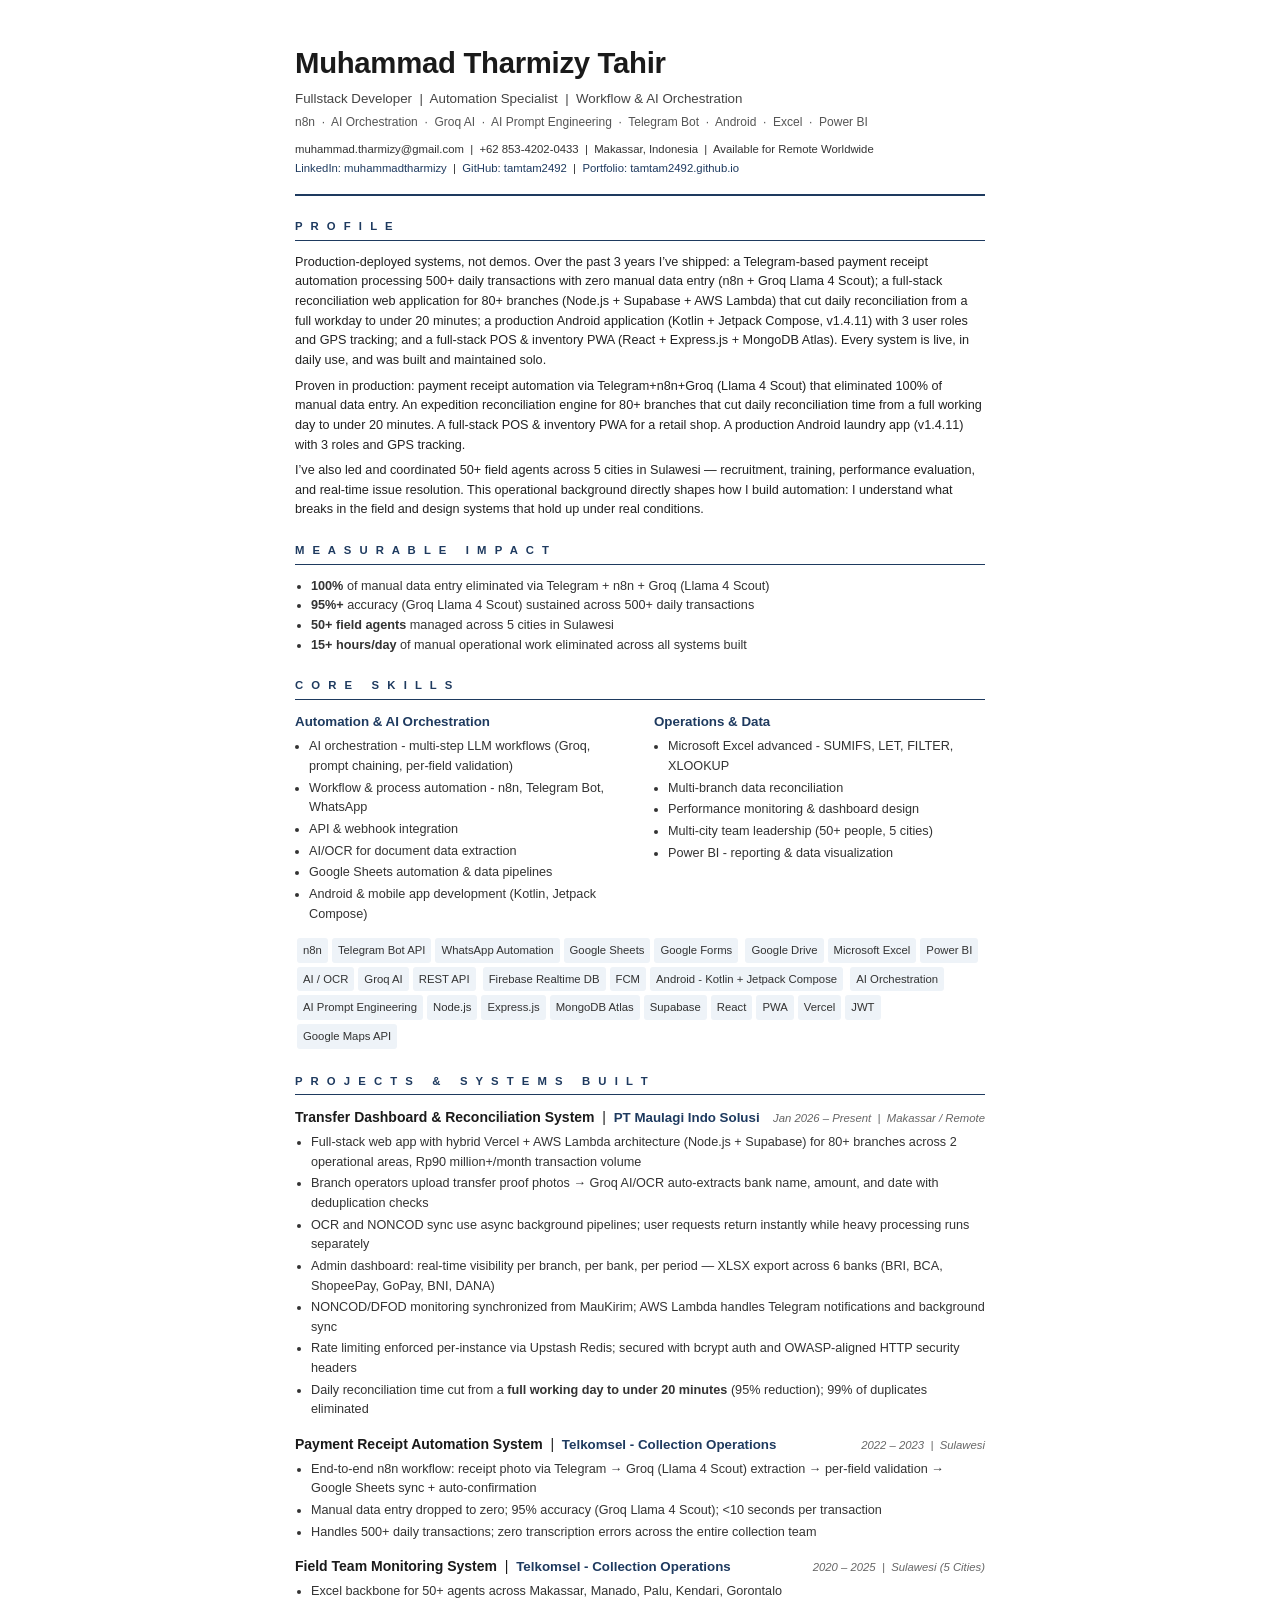
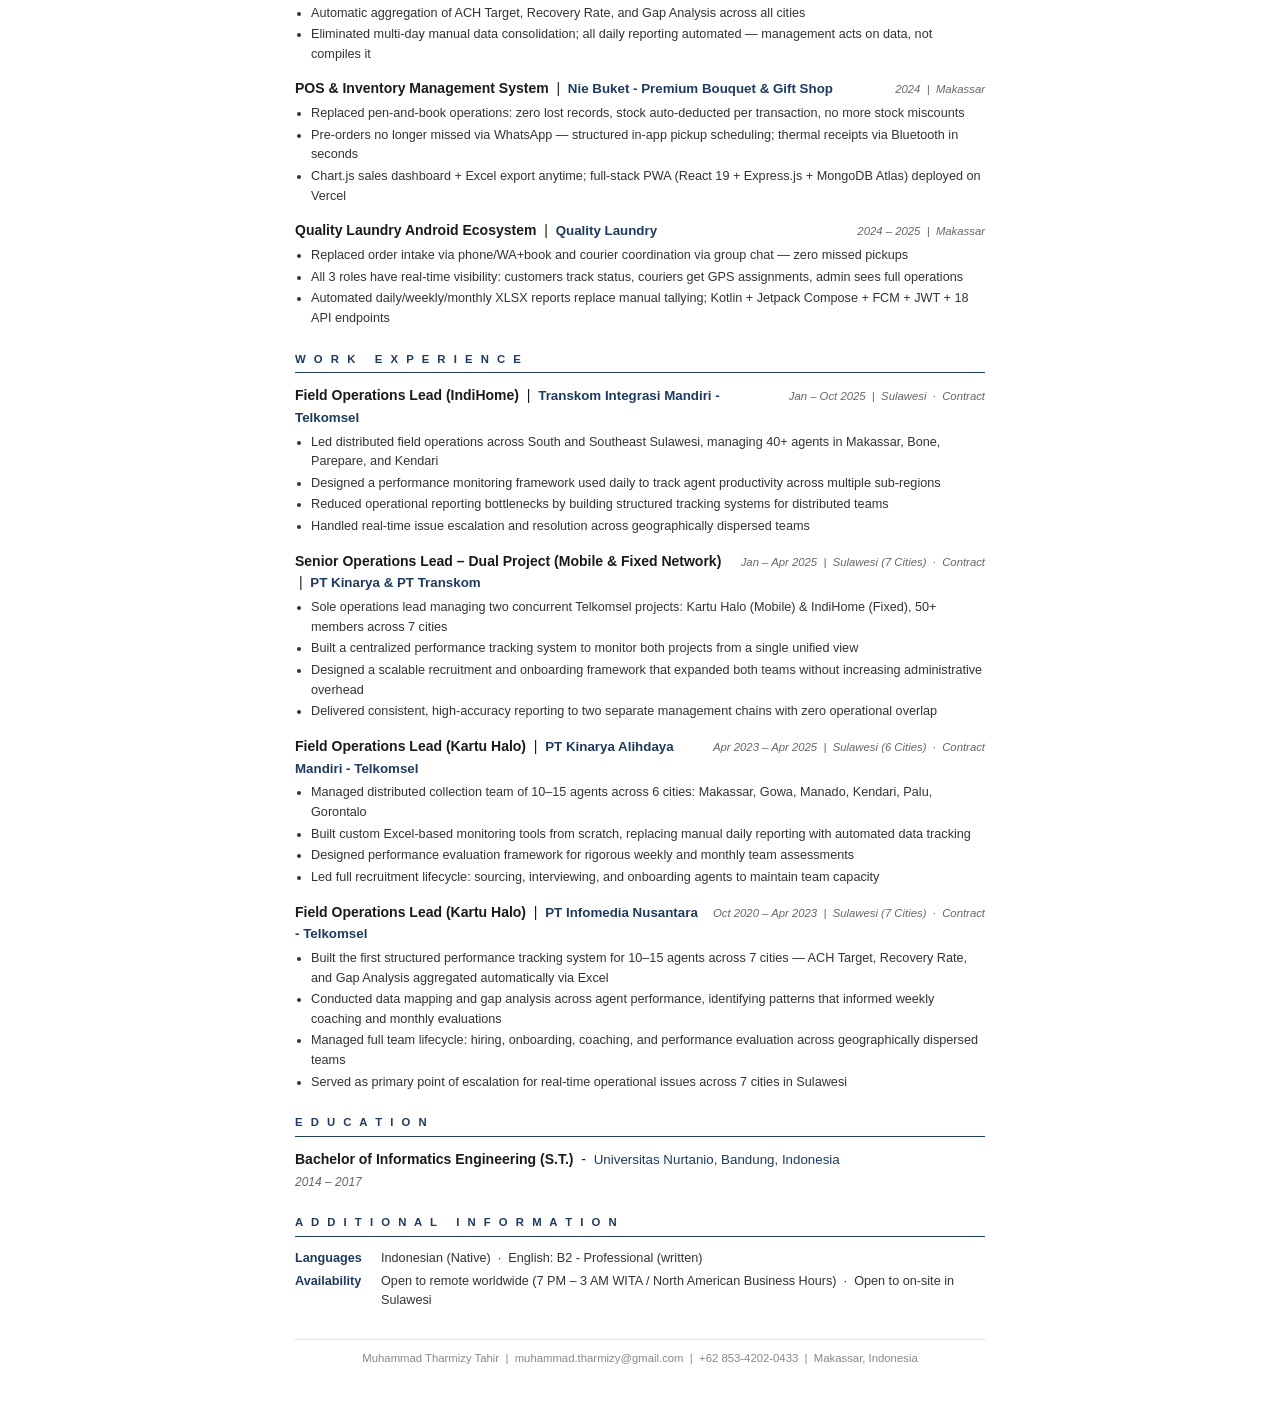
==== commit 7635a1f3: "fix: Rp90M -> Rp90 juta/million di cv-id, cv-en, portfolio-print" ====
--- a/cv-en.html
+++ b/cv-en.html
@@ -192,7 +192,7 @@
     <span class="job-meta">Jan 2026 – Present &nbsp;|&nbsp; Makassar / Remote</span>
   </div>
   <ul>
-    <li>Full-stack web app with hybrid Vercel + AWS Lambda architecture (Node.js + Supabase) for 80+ branches across 2 operational areas, Rp90M+/month transaction volume</li>
+    <li>Full-stack web app with hybrid Vercel + AWS Lambda architecture (Node.js + Supabase) for 80+ branches across 2 operational areas, Rp90 million+/month transaction volume</li>
     <li>Branch operators upload transfer proof photos → Groq AI/OCR auto-extracts bank name, amount, and date with deduplication checks</li>
     <li>OCR and NONCOD sync use async background pipelines; user requests return instantly while heavy processing runs separately</li>
     <li>Admin dashboard: real-time visibility per branch, per bank, per period — XLSX export across 6 banks (BRI, BCA, ShopeePay, GoPay, BNI, DANA)</li>
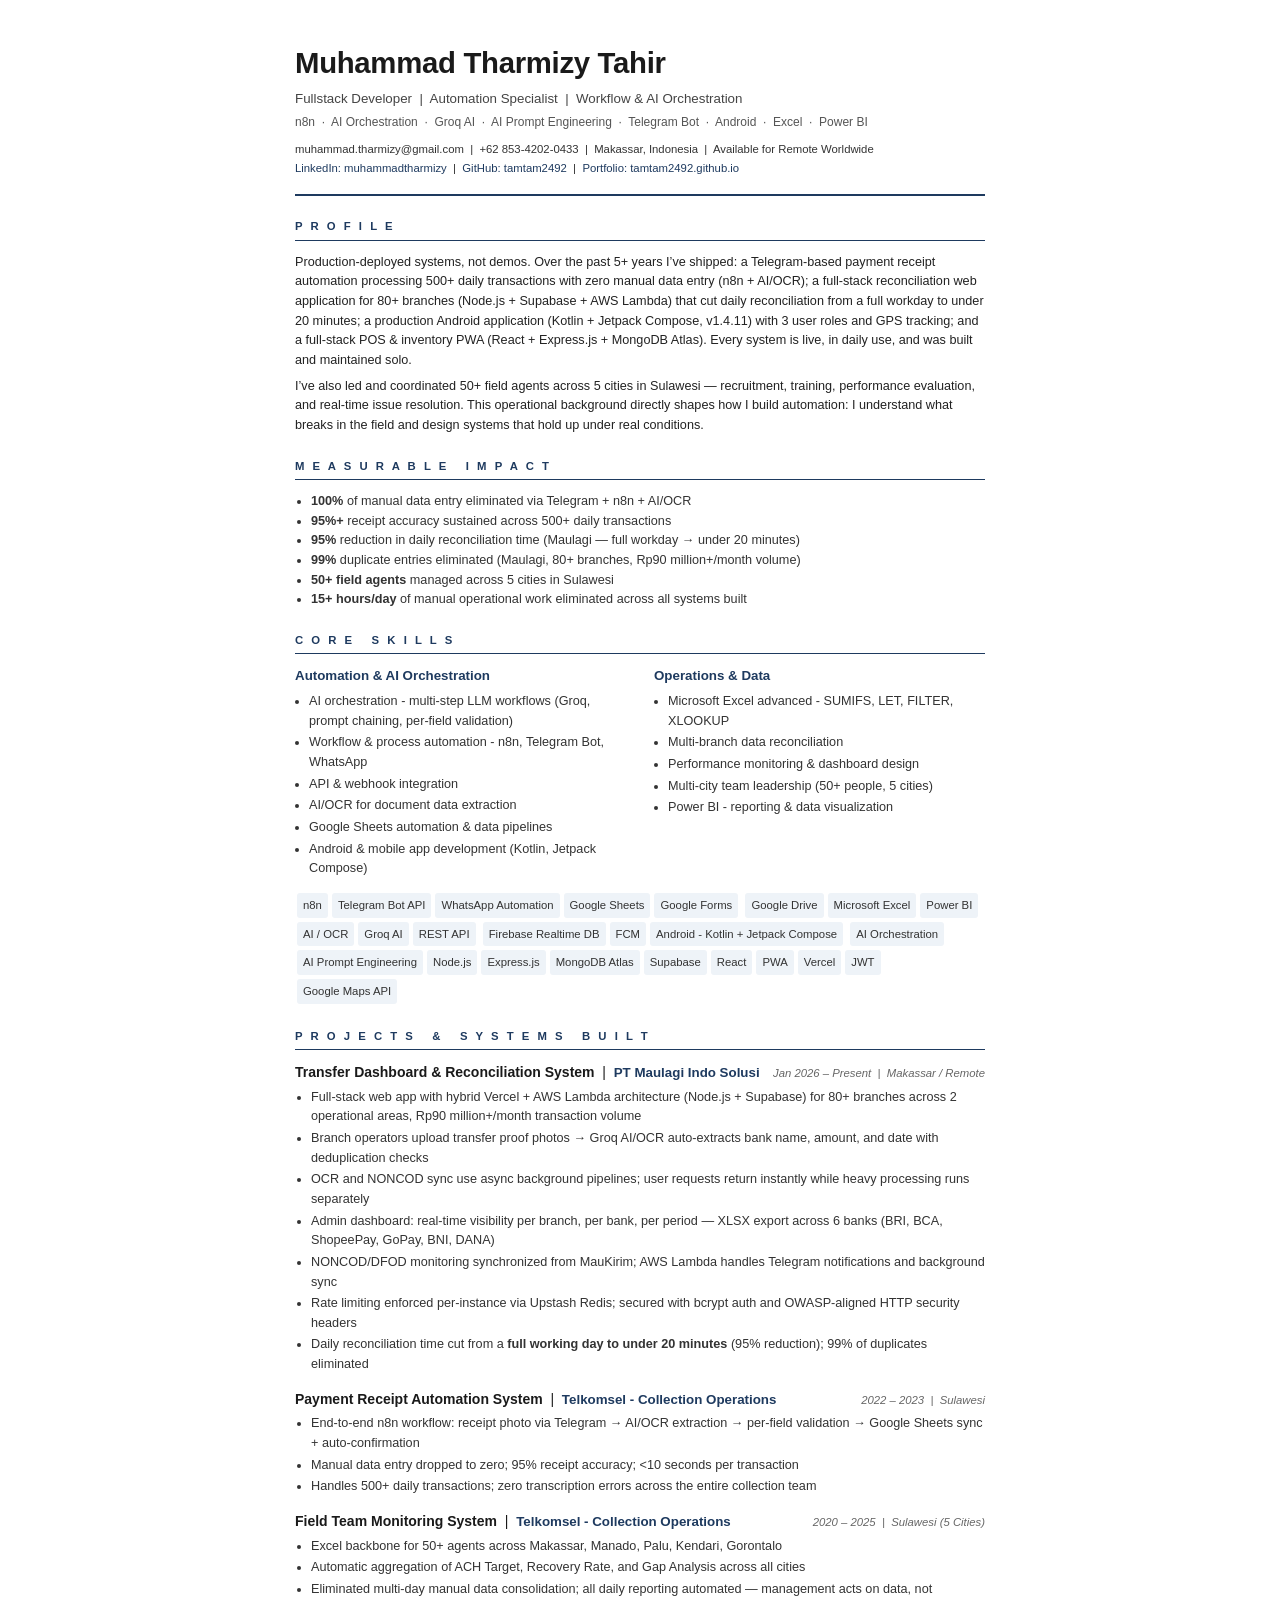
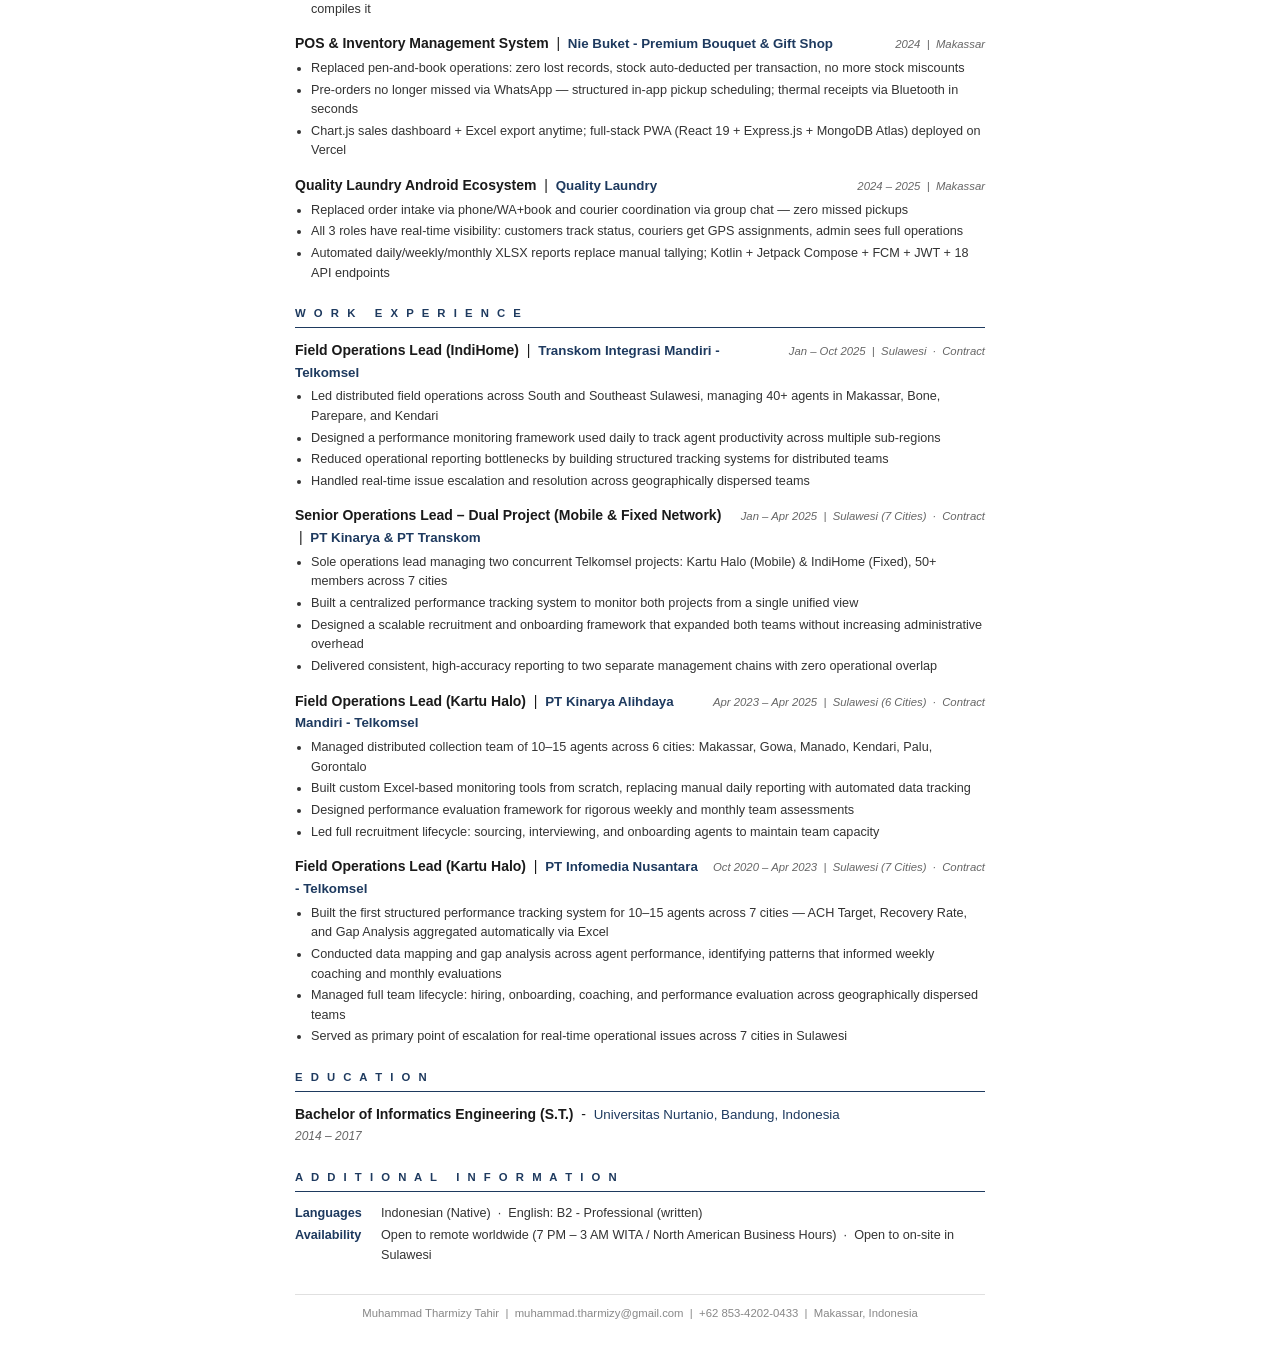
==== commit a24f8224: "fix: replace Groq/Llama refs with AI/OCR in Telkomsel project, fix profile duplicate para, update st" ====
--- a/cv-en.html
+++ b/cv-en.html
@@ -131,12 +131,7 @@
 <!-- PROFILE -->
 <h2 class="section">P R O F I L E</h2>
 <p style="font-size:9.5pt;color:#222;margin-bottom:6px;">
-Production-deployed systems, not demos. Over the past 3 years I&rsquo;ve shipped: a Telegram-based payment receipt automation processing 500+ daily transactions with zero manual data entry (n8n + Groq Llama 4 Scout); a full-stack reconciliation web application for 80+ branches (Node.js + Supabase + AWS Lambda) that cut daily reconciliation from a full workday to under 20 minutes; a production Android application (Kotlin + Jetpack Compose, v1.4.11) with 3 user roles and GPS tracking; and a full-stack POS &amp; inventory PWA (React + Express.js + MongoDB Atlas). Every system is live, in daily use, and was built and maintained solo.
-</p>
-<p style="font-size:9.5pt;color:#222;margin-bottom:6px;">
-Proven in production: payment receipt automation via Telegram+n8n+Groq (Llama 4 Scout) that eliminated 100% of manual data entry.
-An expedition reconciliation engine for 80+ branches that cut daily reconciliation time from a full working day to under 20 minutes.
-A full-stack POS &amp; inventory PWA for a retail shop. A production Android laundry app (v1.4.11) with 3 roles and GPS tracking.
+Production-deployed systems, not demos. Over the past 5+ years I&rsquo;ve shipped: a Telegram-based payment receipt automation processing 500+ daily transactions with zero manual data entry (n8n + AI/OCR); a full-stack reconciliation web application for 80+ branches (Node.js + Supabase + AWS Lambda) that cut daily reconciliation from a full workday to under 20 minutes; a production Android application (Kotlin + Jetpack Compose, v1.4.11) with 3 user roles and GPS tracking; and a full-stack POS &amp; inventory PWA (React + Express.js + MongoDB Atlas). Every system is live, in daily use, and was built and maintained solo.
 </p>
 <p style="font-size:9.5pt;color:#222;">
 I&rsquo;ve also led and coordinated 50+ field agents across 5 cities in Sulawesi &mdash; recruitment, training, performance evaluation, and real-time issue resolution. This operational background directly shapes how I build automation: I understand what breaks in the field and design systems that hold up under real conditions.
@@ -145,10 +140,12 @@
 <!-- STATS -->
 <h2 class="section">M E A S U R A B L E &nbsp; I M P A C T</h2>
 <ul style="padding-left:16px;font-size:9.5pt;color:#333;margin-bottom:4px;">
-  <li><strong>100%</strong> of manual data entry eliminated via Telegram + n8n + Groq (Llama 4 Scout)</li>
-  <li><strong>95%+</strong> accuracy (Groq Llama 4 Scout) sustained across 500+ daily transactions</li>
-    <li><strong>50+ field agents</strong> managed across 5 cities in Sulawesi</li>
-  <li><strong>15+ hours/day</strong> of manual operational work eliminated across all systems built
+  <li><strong>100%</strong> of manual data entry eliminated via Telegram + n8n + AI/OCR</li>
+  <li><strong>95%+</strong> receipt accuracy sustained across 500+ daily transactions</li>
+  <li><strong>95%</strong> reduction in daily reconciliation time (Maulagi &mdash; full workday &rarr; under 20 minutes)</li>
+  <li><strong>99%</strong> duplicate entries eliminated (Maulagi, 80+ branches, Rp90 million+/month volume)</li>
+  <li><strong>50+ field agents</strong> managed across 5 cities in Sulawesi</li>
+  <li><strong>15+ hours/day</strong> of manual operational work eliminated across all systems built</li>
 </ul>
 
 <!-- CORE SKILLS -->
@@ -208,8 +205,8 @@
     <span class="job-meta">2022 – 2023 &nbsp;|&nbsp; Sulawesi</span>
   </div>
   <ul>
-    <li>End-to-end n8n workflow: receipt photo via Telegram &#x2192; Groq (Llama 4 Scout) extraction &#x2192; per-field validation &#x2192; Google Sheets sync + auto-confirmation</li>
-    <li>Manual data entry dropped to zero; 95% accuracy (Groq Llama 4 Scout); &lt;10 seconds per transaction</li>
+    <li>End-to-end n8n workflow: receipt photo via Telegram &#x2192; AI/OCR extraction &#x2192; per-field validation &#x2192; Google Sheets sync + auto-confirmation</li>
+    <li>Manual data entry dropped to zero; 95% receipt accuracy; &lt;10 seconds per transaction</li>
     <li>Handles 500+ daily transactions; zero transcription errors across the entire collection team</li>
   </ul>
 </div>
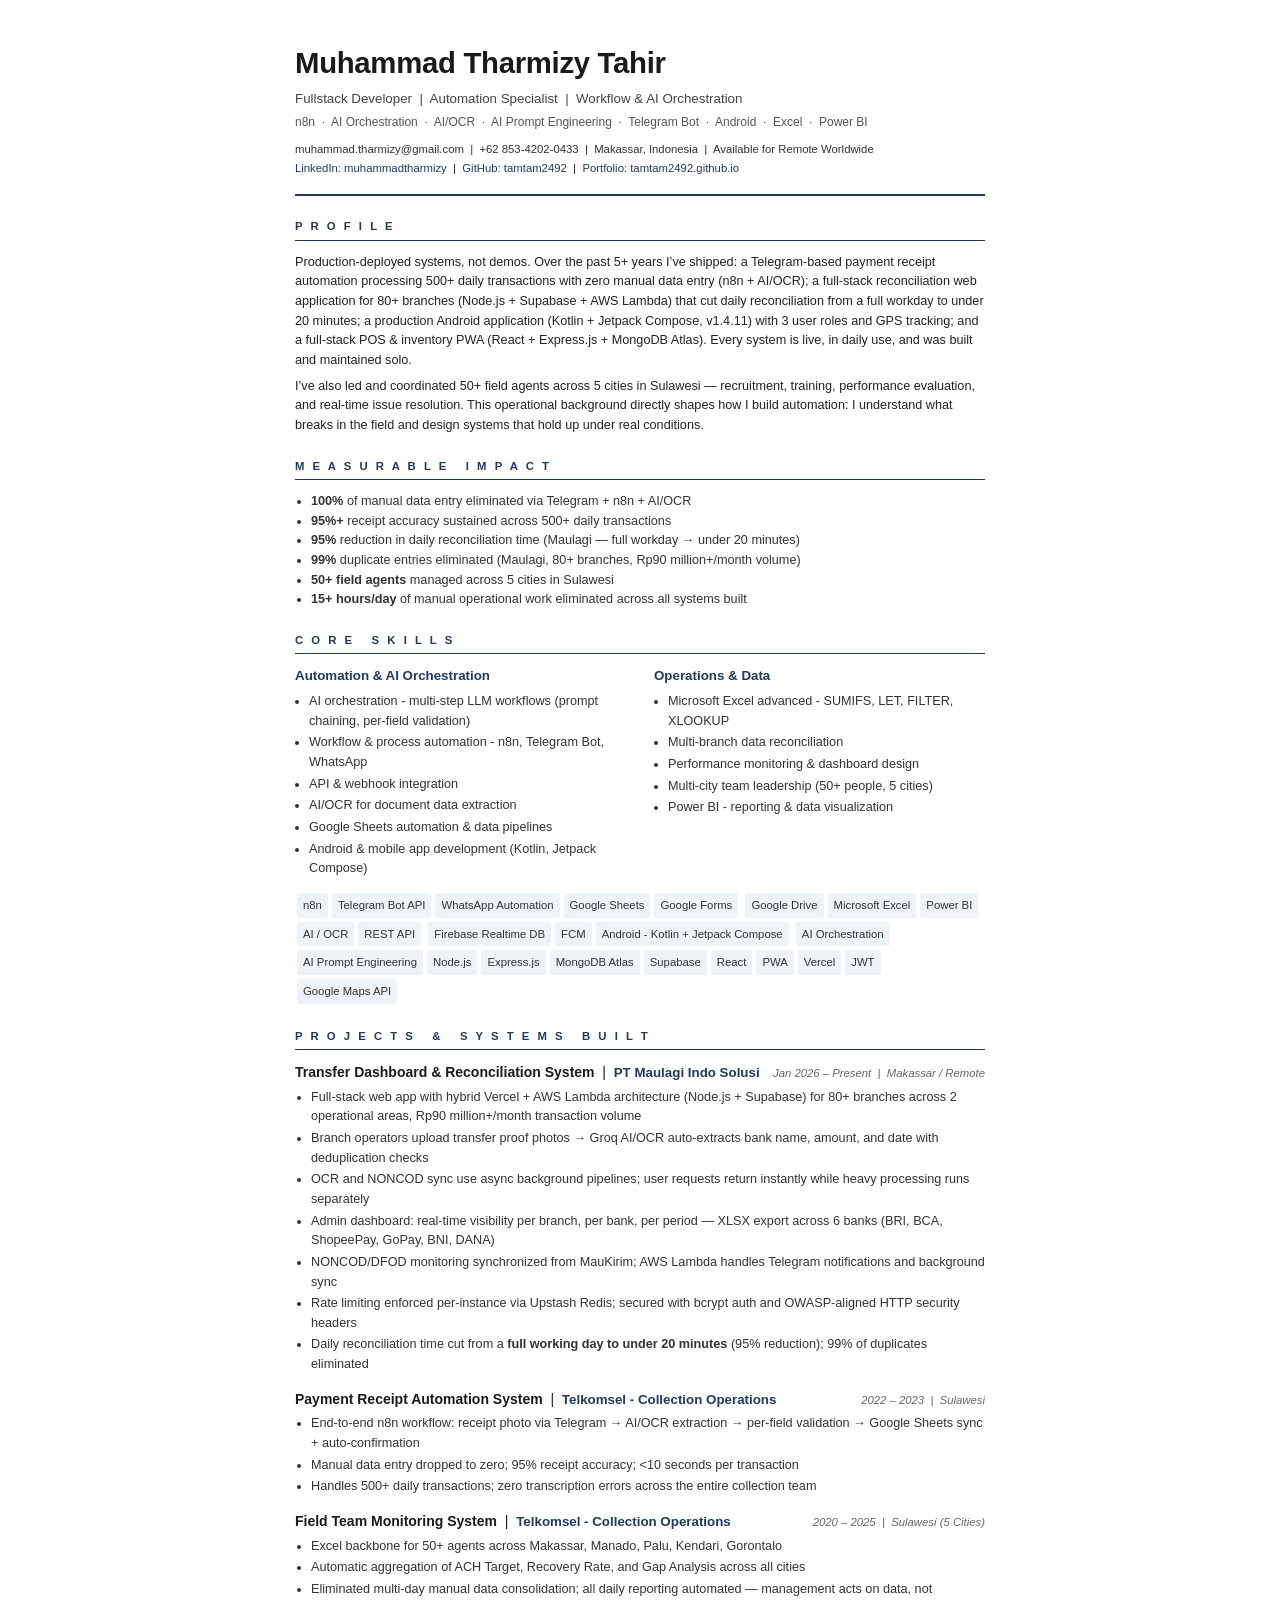
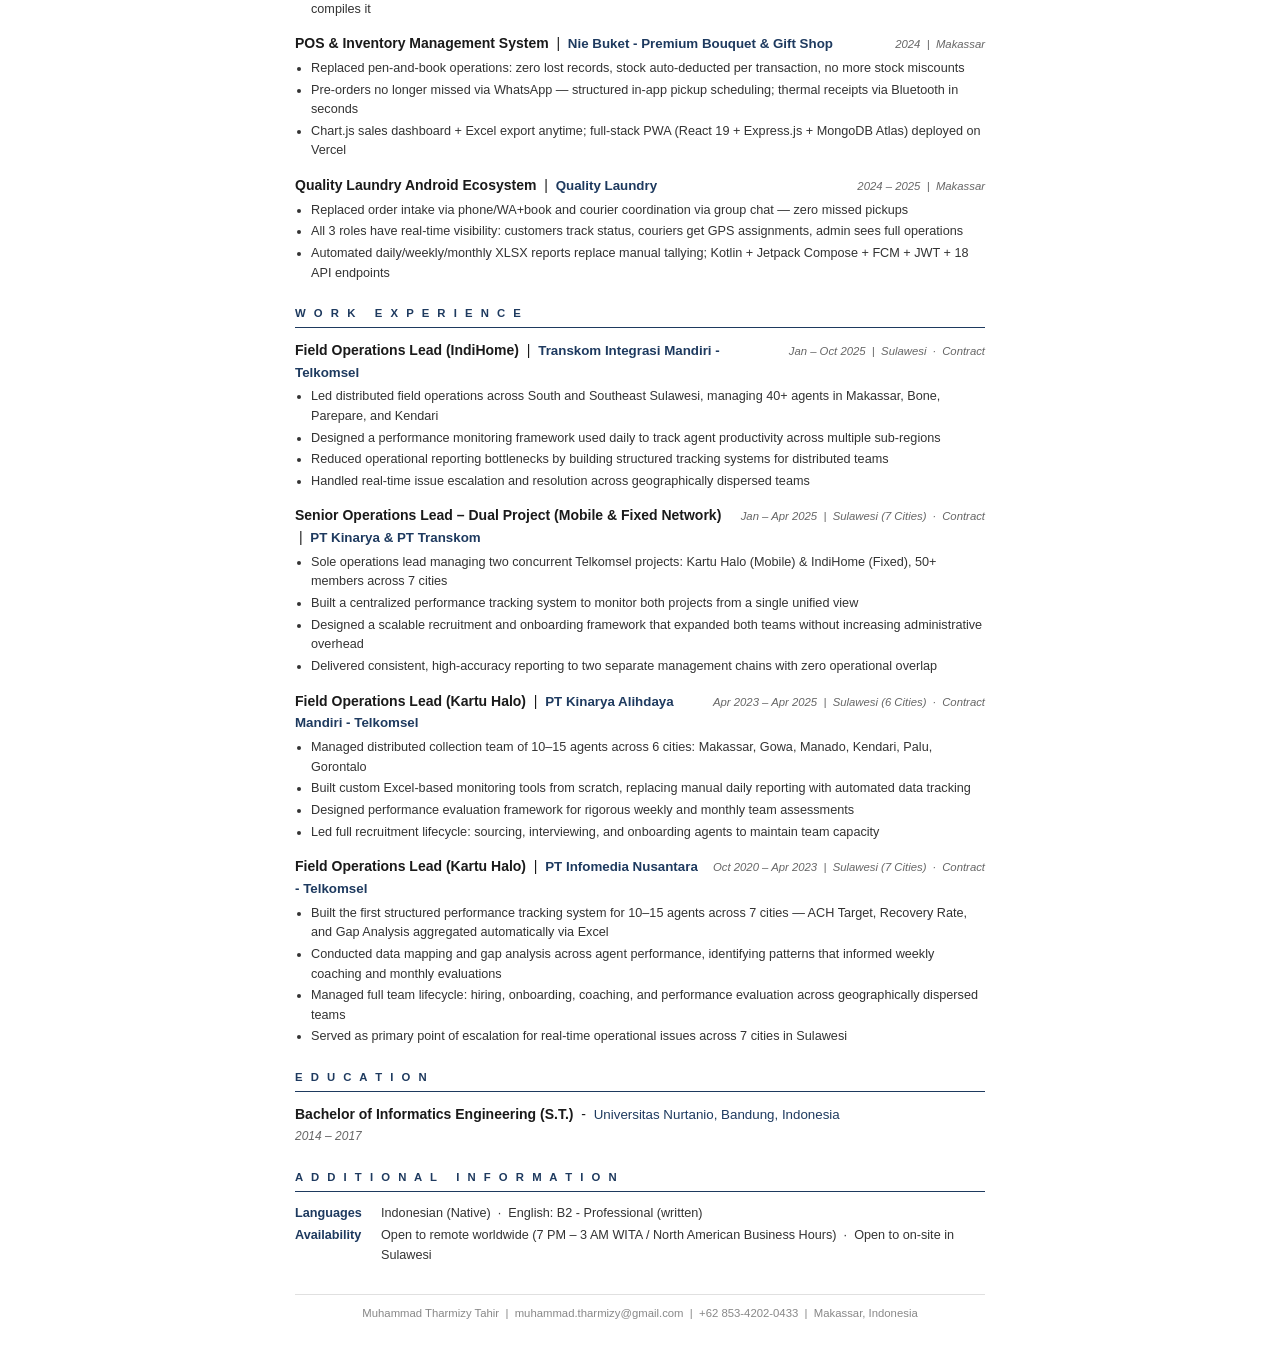
==== commit 4c88de92: "fix: remove Groq from CV tagline/skills, remove defensive note cv-id, fix skills header cv-id, fix c" ====
--- a/cv-en.html
+++ b/cv-en.html
@@ -118,7 +118,7 @@
   <div class="header-text">
     <h1>Muhammad Tharmizy Tahir</h1>
     <div class="subtitle">Fullstack Developer &nbsp;|&nbsp; Automation Specialist &nbsp;|&nbsp; Workflow &amp; AI Orchestration</div>
-    <div class="tagline">n8n &nbsp;&middot;&nbsp; AI Orchestration &nbsp;&middot;&nbsp; Groq AI &nbsp;&middot;&nbsp; AI Prompt Engineering &nbsp;&middot;&nbsp; Telegram Bot &nbsp;&middot;&nbsp; Android &nbsp;&middot;&nbsp; Excel &nbsp;&middot;&nbsp; Power BI</div>
+    <div class="tagline">n8n &nbsp;&middot;&nbsp; AI Orchestration &nbsp;&middot;&nbsp; AI/OCR &nbsp;&middot;&nbsp; AI Prompt Engineering &nbsp;&middot;&nbsp; Telegram Bot &nbsp;&middot;&nbsp; Android &nbsp;&middot;&nbsp; Excel &nbsp;&middot;&nbsp; Power BI</div>
     <div class="contact-line">
       muhammad.tharmizy@gmail.com &nbsp;|&nbsp; +62 853-4202-0433 &nbsp;|&nbsp; Makassar, Indonesia &nbsp;|&nbsp; Available for Remote Worldwide<br/>
       <a href="https://linkedin.com/in/muhammadtharmizy">LinkedIn: muhammadtharmizy</a> &nbsp;|&nbsp;
@@ -154,7 +154,7 @@
   <div class="skills-col">
     <h4>Automation &amp; AI Orchestration</h4>
     <ul>
-      <li>AI orchestration - multi-step LLM workflows (Groq, prompt chaining, per-field validation)</li>
+      <li>AI orchestration - multi-step LLM workflows (prompt chaining, per-field validation)</li>
       <li>Workflow &amp; process automation - n8n, Telegram Bot, WhatsApp</li>
       <li>API &amp; webhook integration</li>
       <li>AI/OCR for document data extraction</li>
@@ -175,7 +175,7 @@
 </div>
 <div class="tools-line">
   <span>n8n</span><span>Telegram Bot API</span><span>WhatsApp Automation</span><span>Google Sheets</span><span>Google Forms</span>
-  <span>Google Drive</span><span>Microsoft Excel</span><span>Power BI</span><span>AI / OCR</span><span>Groq AI</span><span>REST API</span>
+  <span>Google Drive</span><span>Microsoft Excel</span><span>Power BI</span><span>AI / OCR</span><span>REST API</span>
   <span>Firebase Realtime DB</span><span>FCM</span><span>Android - Kotlin + Jetpack Compose</span>
   <span>AI Orchestration</span><span>AI Prompt Engineering</span><span>Node.js</span><span>Express.js</span><span>MongoDB Atlas</span><span>Supabase</span><span>React</span><span>PWA</span><span>Vercel</span><span>JWT</span><span>Google Maps API</span>
 </div>
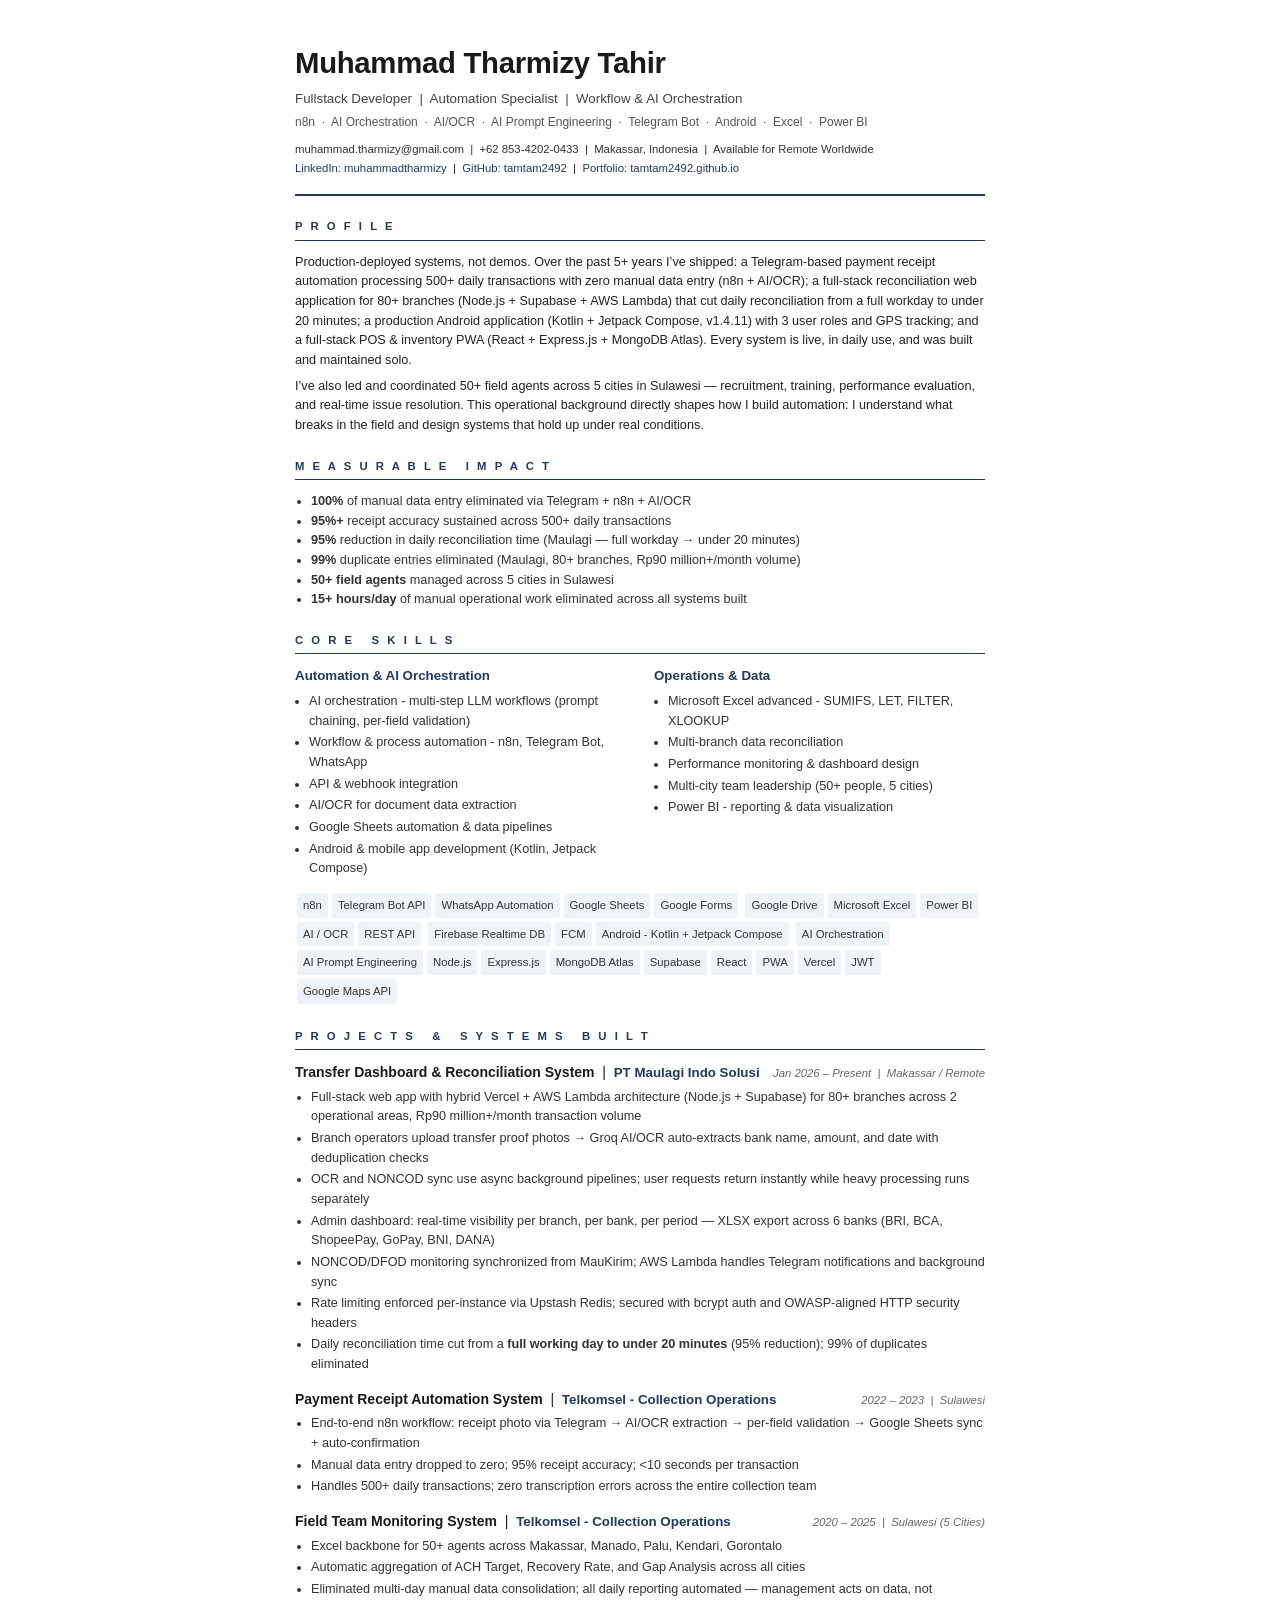
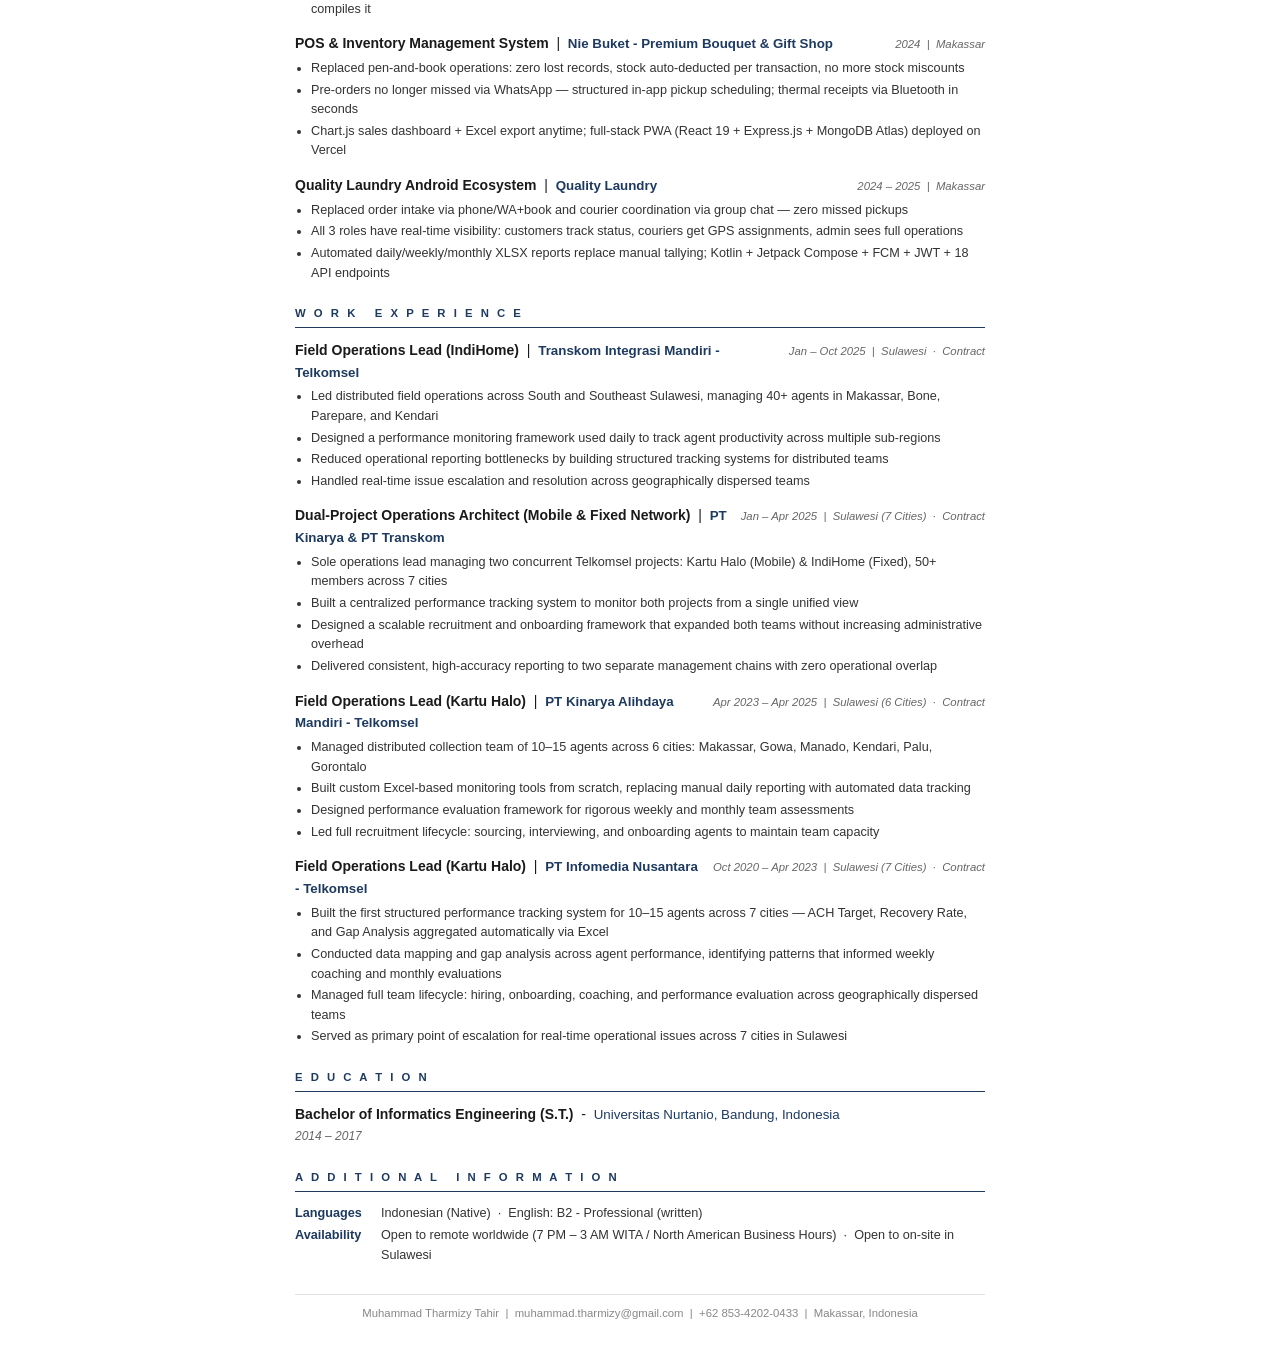
==== commit 45e0e980: "fix: sync cv-id with cv-en (chip, tagline, stats, availability, job title)" ====
--- a/cv-en.html
+++ b/cv-en.html
@@ -265,7 +265,7 @@
 
 <div class="job">
   <div class="job-header">
-    <span><span class="job-title">Senior Operations Lead &ndash; Dual Project (Mobile &amp; Fixed Network)</span> &nbsp;|&nbsp; <span class="job-company">PT Kinarya &amp; PT Transkom</span></span>
+    <span><span class="job-title">Dual-Project Operations Architect (Mobile &amp; Fixed Network)</span> &nbsp;|&nbsp; <span class="job-company">PT Kinarya &amp; PT Transkom</span></span>
     <span class="job-meta">Jan – Apr 2025 &nbsp;|&nbsp; Sulawesi (7 Cities) &nbsp;&middot;&nbsp; Contract</span>
   </div>
   <ul>
